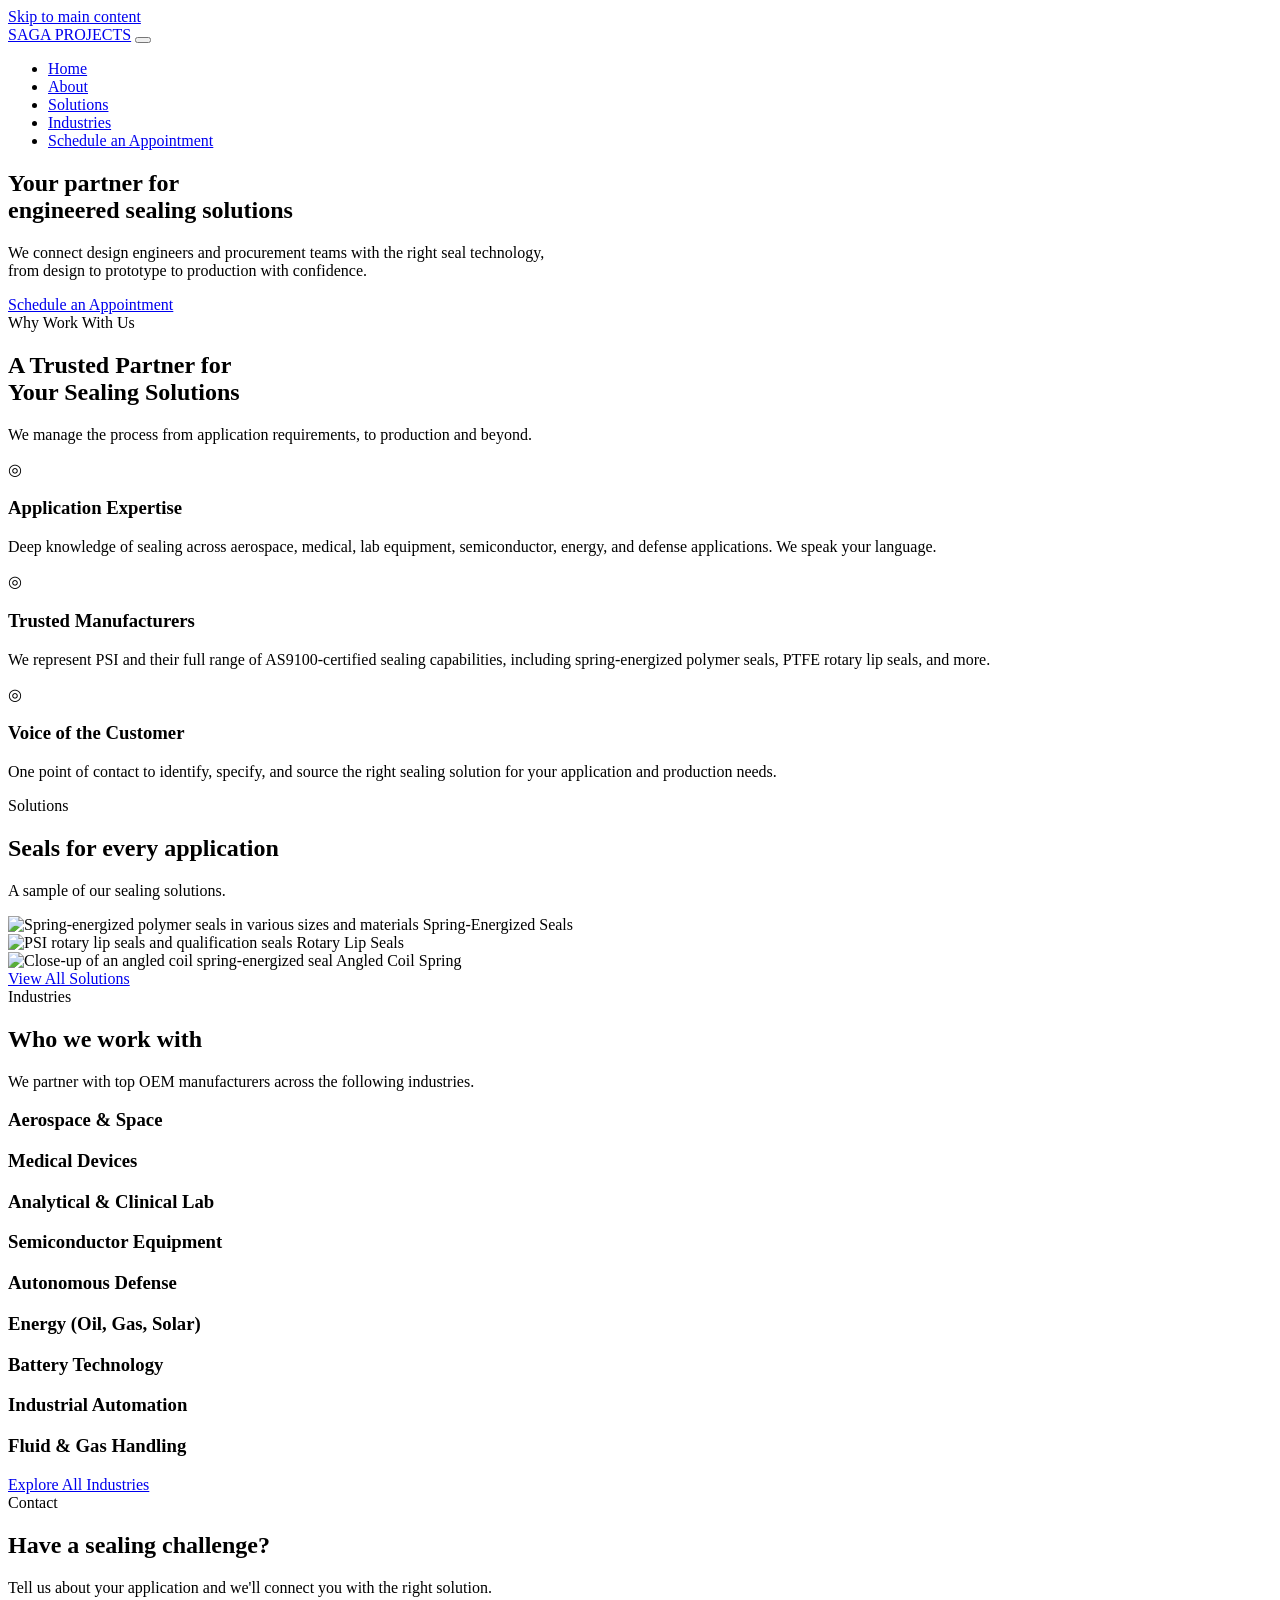
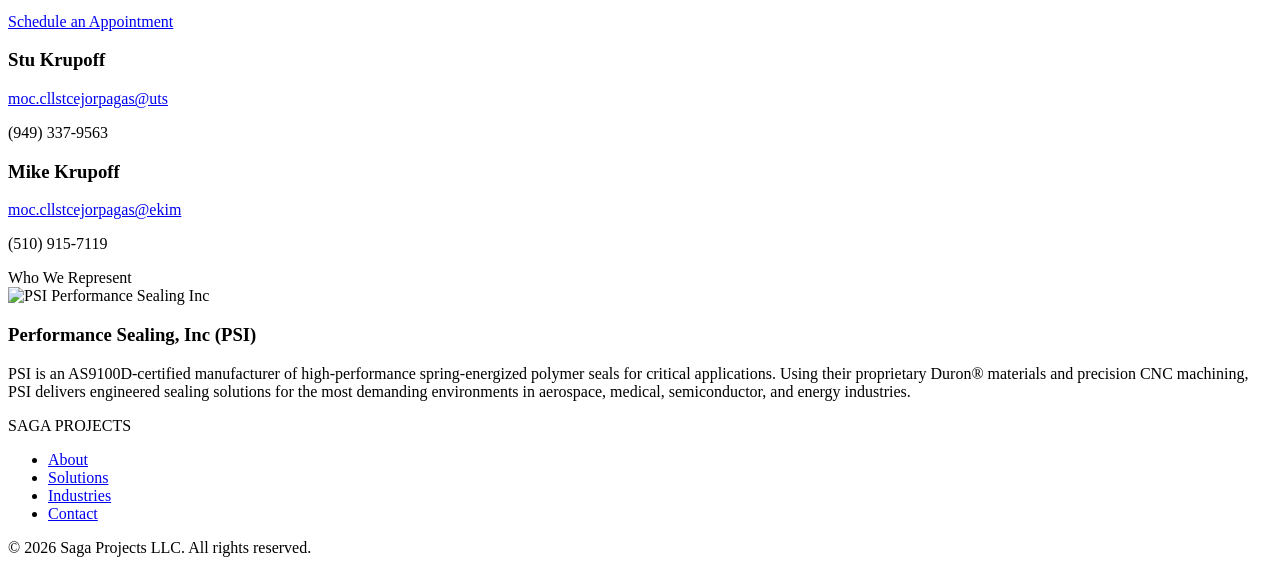
==== index.html @ 045ca849 "Batch copy and UI updates across all pages - Home: Streamlined Sourcing → Voice of the Customer - Ho" ====
<!DOCTYPE html>
<html lang="en">
<head>
  <meta charset="UTF-8">
  <meta name="viewport" content="width=device-width, initial-scale=1.0">
  <title>Saga Projects - Engineered Sealing Solutions</title>
  <meta name="description" content="We connect design engineers and procurement teams with high-performance sealing solutions. Representing PSI for aerospace, medical, semiconductor, defense, and energy industries.">
  <link rel="icon" href="favicon.svg" type="image/svg+xml">
  <meta property="og:title" content="Saga Projects - Engineered Sealing Solutions">
  <meta property="og:description" content="Your partner for engineered sealing solutions. We connect engineers with the right seal technology for critical applications.">
  <meta property="og:type" content="website">
  <meta property="og:image" content="images/psi-logo.png">
  <meta http-equiv="Content-Security-Policy" content="default-src 'self'; style-src 'self' https://fonts.googleapis.com 'unsafe-inline'; font-src https://fonts.gstatic.com; img-src 'self' data:; form-action https://formspree.io; frame-ancestors 'none'; script-src 'self'">
  <link rel="preconnect" href="https://fonts.googleapis.com">
  <link rel="preconnect" href="https://fonts.gstatic.com" crossorigin>
  <link rel="stylesheet" href="https://fonts.googleapis.com/css2?family=Inter:wght@400;500;600;700;800&display=swap">
  <link rel="stylesheet" href="styles.css">
  <script type="application/ld+json">
  {
    "@context": "https://schema.org",
    "@type": "Organization",
    "name": "Saga Projects LLC",
    "description": "Manufacturer's representative connecting engineers with high-performance sealing solutions.",
    "url": "https://sagaprojectsllc.com",
    "logo": "https://sagaprojectsllc.com/favicon.svg",
    "contactPoint": [
      {
        "@type": "ContactPoint",
        "telephone": "+1-949-337-9563",
        "contactType": "sales",
        "name": "Stu Krupoff"
      },
      {
        "@type": "ContactPoint",
        "telephone": "+1-510-915-7119",
        "contactType": "sales",
        "name": "Mike Krupoff"
      }
    ],
    "areaServed": "US",
    "knowsAbout": ["sealing solutions", "O-rings", "spring-energized seals", "aerospace seals", "medical device seals", "semiconductor seals"]
  }
  </script>
</head>
<body>
  <a href="#main" class="skip-link">Skip to main content</a>
  <nav role="navigation" aria-label="Main navigation">
    <a href="index.html" class="logo">SAGA PROJECTS</a>
    <button class="nav__toggle" aria-label="Toggle menu" aria-expanded="false">
      <span class="nav__toggle-bar"></span>
      <span class="nav__toggle-bar"></span>
      <span class="nav__toggle-bar"></span>
    </button>
    <ul class="nav__menu">
      <li><a href="index.html" class="active" aria-current="page">Home</a></li>
      <li><a href="about.html">About</a></li>
      <li><a href="products.html">Solutions</a></li>
      <li><a href="industries.html">Industries</a></li>
      <li><a href="contact.html">Schedule an Appointment</a></li>
    </ul>
  </nav>

  <main id="main">
    <!-- Hero -->
    <section class="hero">
      <div class="hero__inner">
        <h1><span class="accent">Your partner for</span><br>engineered sealing solutions</h1>
        <p>We connect design engineers and procurement teams with the right seal technology,<br>from design to prototype to production with confidence.</p>
        <a href="contact.html" class="btn btn--primary" target="_blank" rel="noopener noreferrer">Schedule an Appointment</a>
      </div>
    </section>

    <!-- Why Work With Us -->
    <section class="section section--alt">
      <div class="section__inner">
        <span class="section__label">Why Work With Us</span>
        <h2 class="section__title">A Trusted Partner for<br>Your Sealing Solutions</h2>
        <p class="section__subtitle">We manage the process from application requirements, to production and beyond.</p>
        <div class="card-grid">
          <div class="card">
            <div class="card__icon">&#9678;</div>
            <h3>Application Expertise</h3>
            <p>Deep knowledge of sealing across aerospace, medical, lab equipment, semiconductor, energy, and defense applications. We speak your language.</p>
          </div>
          <div class="card">
            <div class="card__icon">&#9678;</div>
            <h3>Trusted Manufacturers</h3>
            <p>We represent PSI and their full range of AS9100-certified sealing capabilities, including spring-energized polymer seals, PTFE rotary lip seals, and more.</p>
          </div>
          <div class="card">
            <div class="card__icon">&#9678;</div>
            <h3>Voice of the Customer</h3>
            <p>One point of contact to identify, specify, and source the right sealing solution for your application and production needs.</p>
          </div>
        </div>
      </div>
    </section>

    <!-- Gallery Teaser -->
    <section class="section">
      <div class="section__inner">
        <span class="section__label">Solutions</span>
        <h2 class="section__title">Seals for every application</h2>
        <p class="section__subtitle">A sample of our sealing solutions.</p>
        <div class="gallery">
          <div class="gallery__item">
            <img src="images/seal-collection.png" alt="Spring-energized polymer seals in various sizes and materials" class="gallery__img">
            <span class="gallery__label">Spring-Energized Seals</span>
          </div>
          <div class="gallery__item">
            <img src="images/rotary-seals.png" alt="PSI rotary lip seals and qualification seals" class="gallery__img">
            <span class="gallery__label">Rotary Lip Seals</span>
          </div>
          <div class="gallery__item">
            <img src="images/spring-seal.png" alt="Close-up of an angled coil spring-energized seal" class="gallery__img">
            <span class="gallery__label">Angled Coil Spring</span>
          </div>
        </div>
        <div class="section__cta">
          <a href="products.html" class="btn btn--outline" target="_blank" rel="noopener noreferrer">View All Solutions</a>
        </div>
      </div>
    </section>

    <!-- Industries Preview -->
    <section class="section section--alt">
      <div class="section__inner">
        <span class="section__label">Industries</span>
        <h2 class="section__title">Who we work with</h2>
        <p class="section__subtitle">We partner with top OEM manufacturers across the following industries.</p>
        <div class="card-grid card-grid--auto">
          <div class="card"><h3>Aerospace &amp; Space</h3></div>
          <div class="card"><h3>Medical Devices</h3></div>
          <div class="card"><h3>Analytical &amp; Clinical Lab</h3></div>
          <div class="card"><h3>Semiconductor Equipment</h3></div>
          <div class="card"><h3>Autonomous Defense</h3></div>
          <div class="card"><h3>Energy (Oil, Gas, Solar)</h3></div>
          <div class="card"><h3>Battery Technology</h3></div>
          <div class="card"><h3>Industrial Automation</h3></div>
          <div class="card"><h3>Fluid &amp; Gas Handling</h3></div>
        </div>
        <div class="section__cta">
          <a href="industries.html" class="btn btn--outline" target="_blank" rel="noopener noreferrer">Explore All Industries</a>
        </div>
      </div>
    </section>

    <!-- Contact -->
    <section class="section contact-section">
      <div class="section__inner">
        <span class="section__label">Contact</span>
        <h2 class="section__title">Have a sealing challenge?</h2>
        <p class="section__subtitle">Tell us about your application and we'll connect you with the right solution.</p>
        <a href="contact.html" class="btn btn--primary" target="_blank" rel="noopener noreferrer">Schedule an Appointment</a>
        <div class="contact-info">
          <div class="contact-info__item">
            <h3>Stu Krupoff</h3>
            <p><a href="mailto:stu@sagaprojectsllc.com" class="email-link"><span class="email" aria-label="stu at sagaprojectsllc dot com">moc.cllstcejorpagas@uts</span></a></p>
            <p>(949) 337-9563</p>
          </div>
          <div class="contact-info__item">
            <h3>Mike Krupoff</h3>
            <p><a href="mailto:mike@sagaprojectsllc.com" class="email-link"><span class="email" aria-label="mike at sagaprojectsllc dot com">moc.cllstcejorpagas@ekim</span></a></p>
            <p>(510) 915-7119</p>
          </div>
        </div>
      </div>
    </section>

    <!-- Partner Spotlight -->
    <section class="section section--alt">
      <div class="section__inner">
        <span class="section__label">Who We Represent</span>
        <div class="partner">
          <div class="partner__logo"><img src="images/psi-logo.png" alt="PSI Performance Sealing Inc"></div>
          <div class="partner__info">
            <h3>Performance Sealing, Inc (PSI)</h3>
            <p>PSI is an AS9100D-certified manufacturer of high-performance spring-energized polymer seals for critical applications. Using their proprietary Duron® materials and precision CNC machining, PSI delivers engineered sealing solutions for the most demanding environments in aerospace, medical, semiconductor, and energy industries.</p>
          </div>
        </div>
      </div>
    </section>
  </main>

  <footer role="contentinfo">
    <div class="footer__inner">
      <span class="footer__logo">SAGA PROJECTS</span>
      <ul class="footer__links">
        <li><a href="about.html">About</a></li>
        <li><a href="products.html">Solutions</a></li>
        <li><a href="industries.html">Industries</a></li>
        <li><a href="contact.html">Contact</a></li>
      </ul>
      <span class="footer__copy">&copy; 2026 Saga Projects LLC. All rights reserved.</span>
    </div>
  </footer>
  <script src="menu.js"></script>
</body>
</html>
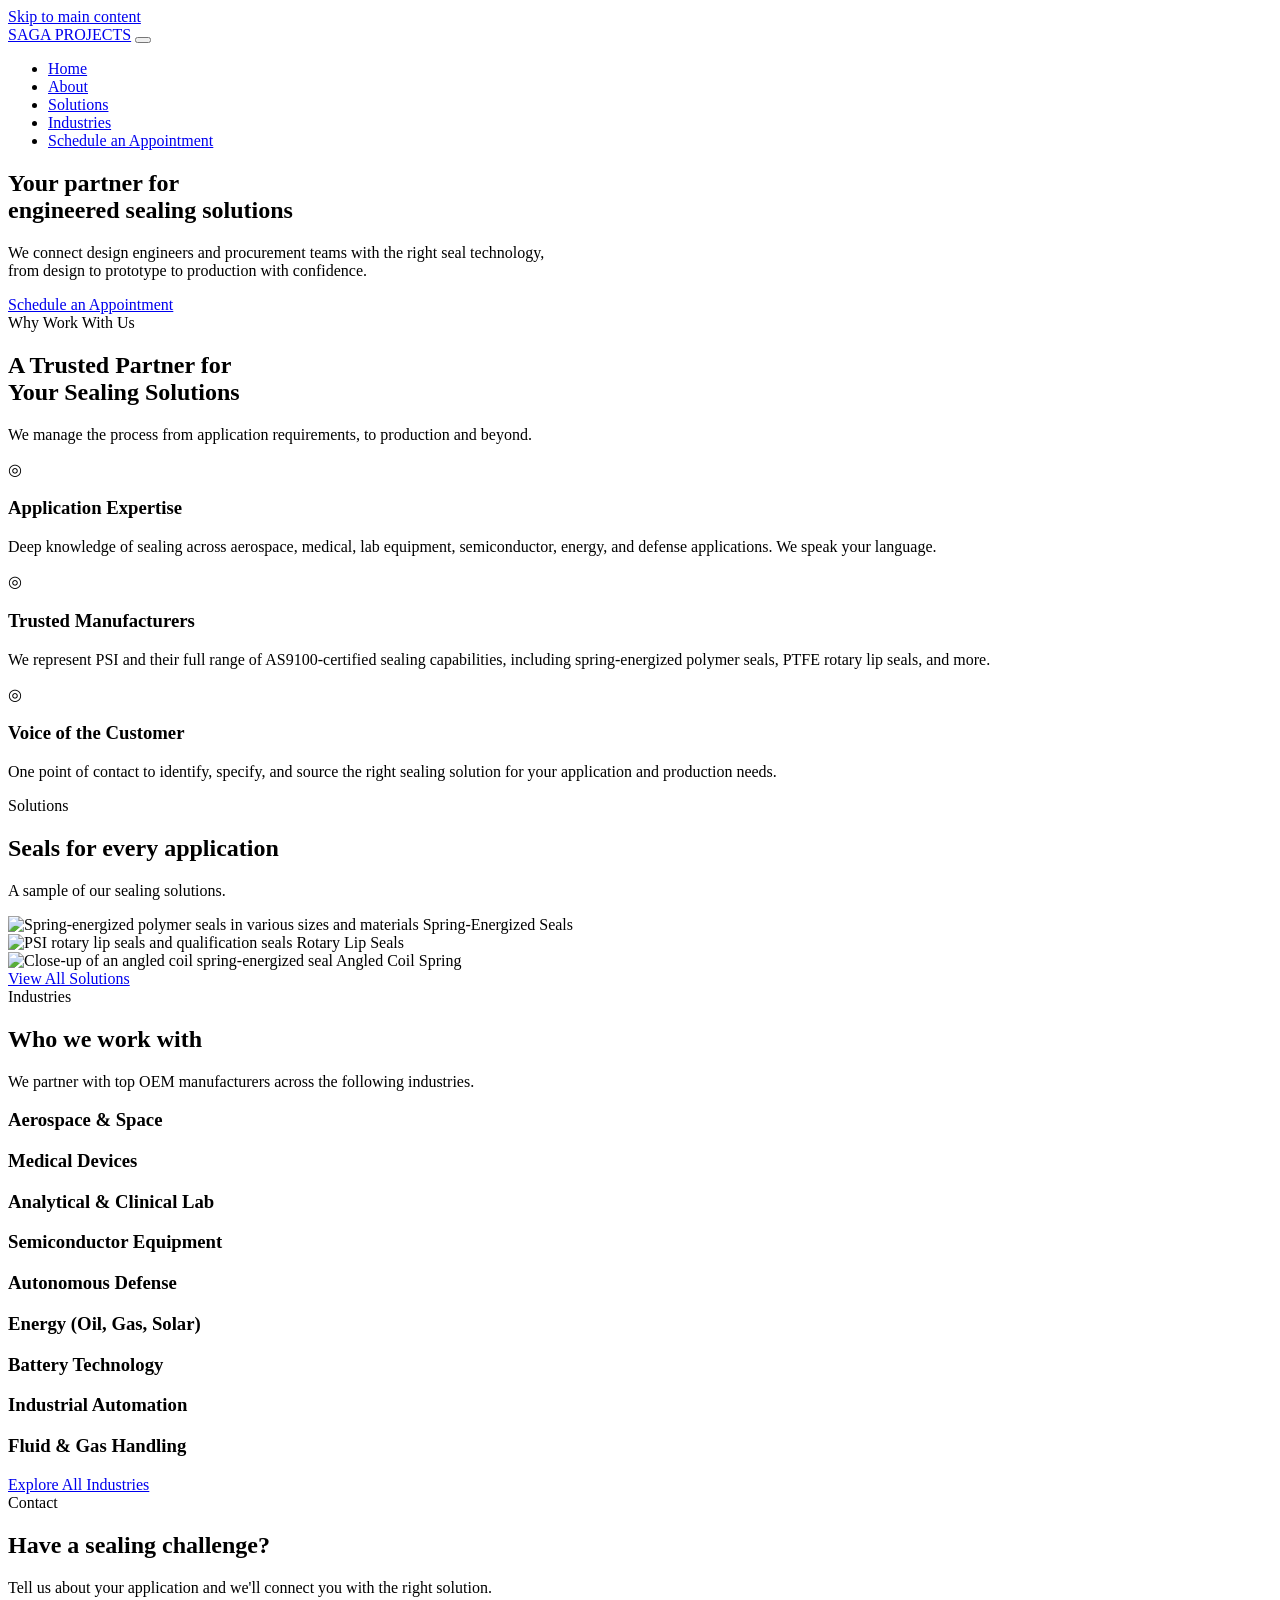
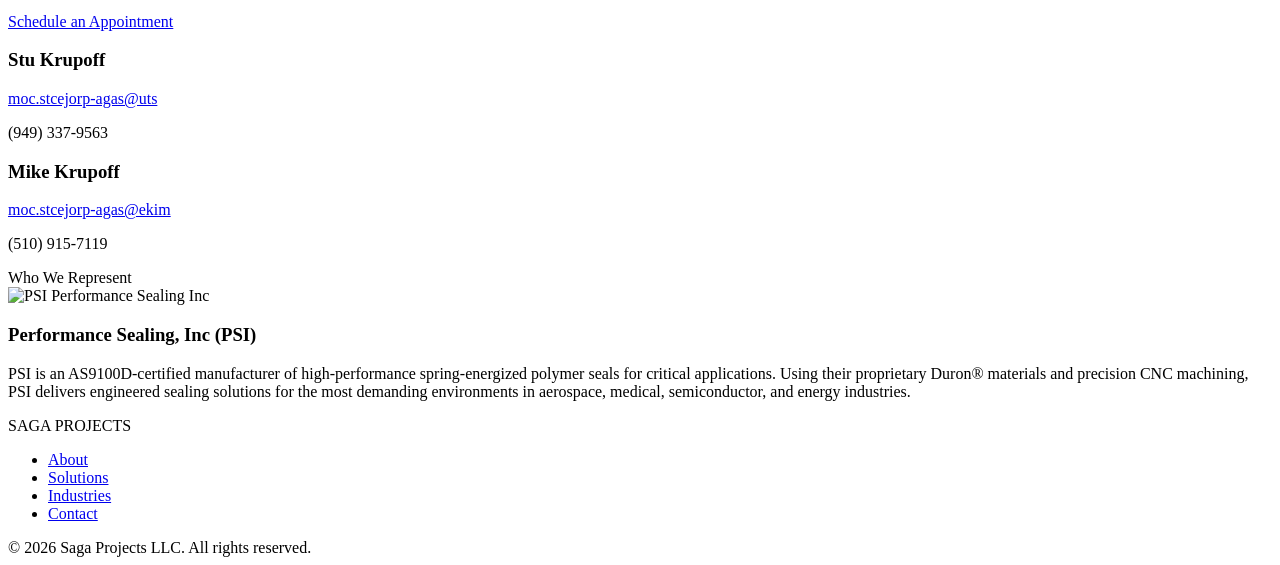
==== commit 2d6e0df6: "Update all email addresses to @saga-projects.com Co-Authored-By: Claude Sonnet 4.6 <noreply@anthropi" ====
--- a/index.html
+++ b/index.html
@@ -21,8 +21,8 @@
     "@type": "Organization",
     "name": "Saga Projects LLC",
     "description": "Manufacturer's representative connecting engineers with high-performance sealing solutions.",
-    "url": "https://sagaprojectsllc.com",
-    "logo": "https://sagaprojectsllc.com/favicon.svg",
+    "url": "https://saga-projects.com",
+    "logo": "https://saga-projects.com/favicon.svg",
     "contactPoint": [
       {
         "@type": "ContactPoint",
@@ -155,12 +155,12 @@
         <div class="contact-info">
           <div class="contact-info__item">
             <h3>Stu Krupoff</h3>
-            <p><a href="mailto:stu@sagaprojectsllc.com" class="email-link"><span class="email" aria-label="stu at sagaprojectsllc dot com">moc.cllstcejorpagas@uts</span></a></p>
+            <p><a href="mailto:stu@saga-projects.com" class="email-link"><span class="email" aria-label="stu at saga-projects dot com">moc.stcejorp-agas@uts</span></a></p>
             <p>(949) 337-9563</p>
           </div>
           <div class="contact-info__item">
             <h3>Mike Krupoff</h3>
-            <p><a href="mailto:mike@sagaprojectsllc.com" class="email-link"><span class="email" aria-label="mike at sagaprojectsllc dot com">moc.cllstcejorpagas@ekim</span></a></p>
+            <p><a href="mailto:mike@saga-projects.com" class="email-link"><span class="email" aria-label="mike at saga-projects dot com">moc.stcejorp-agas@ekim</span></a></p>
             <p>(510) 915-7119</p>
           </div>
         </div>
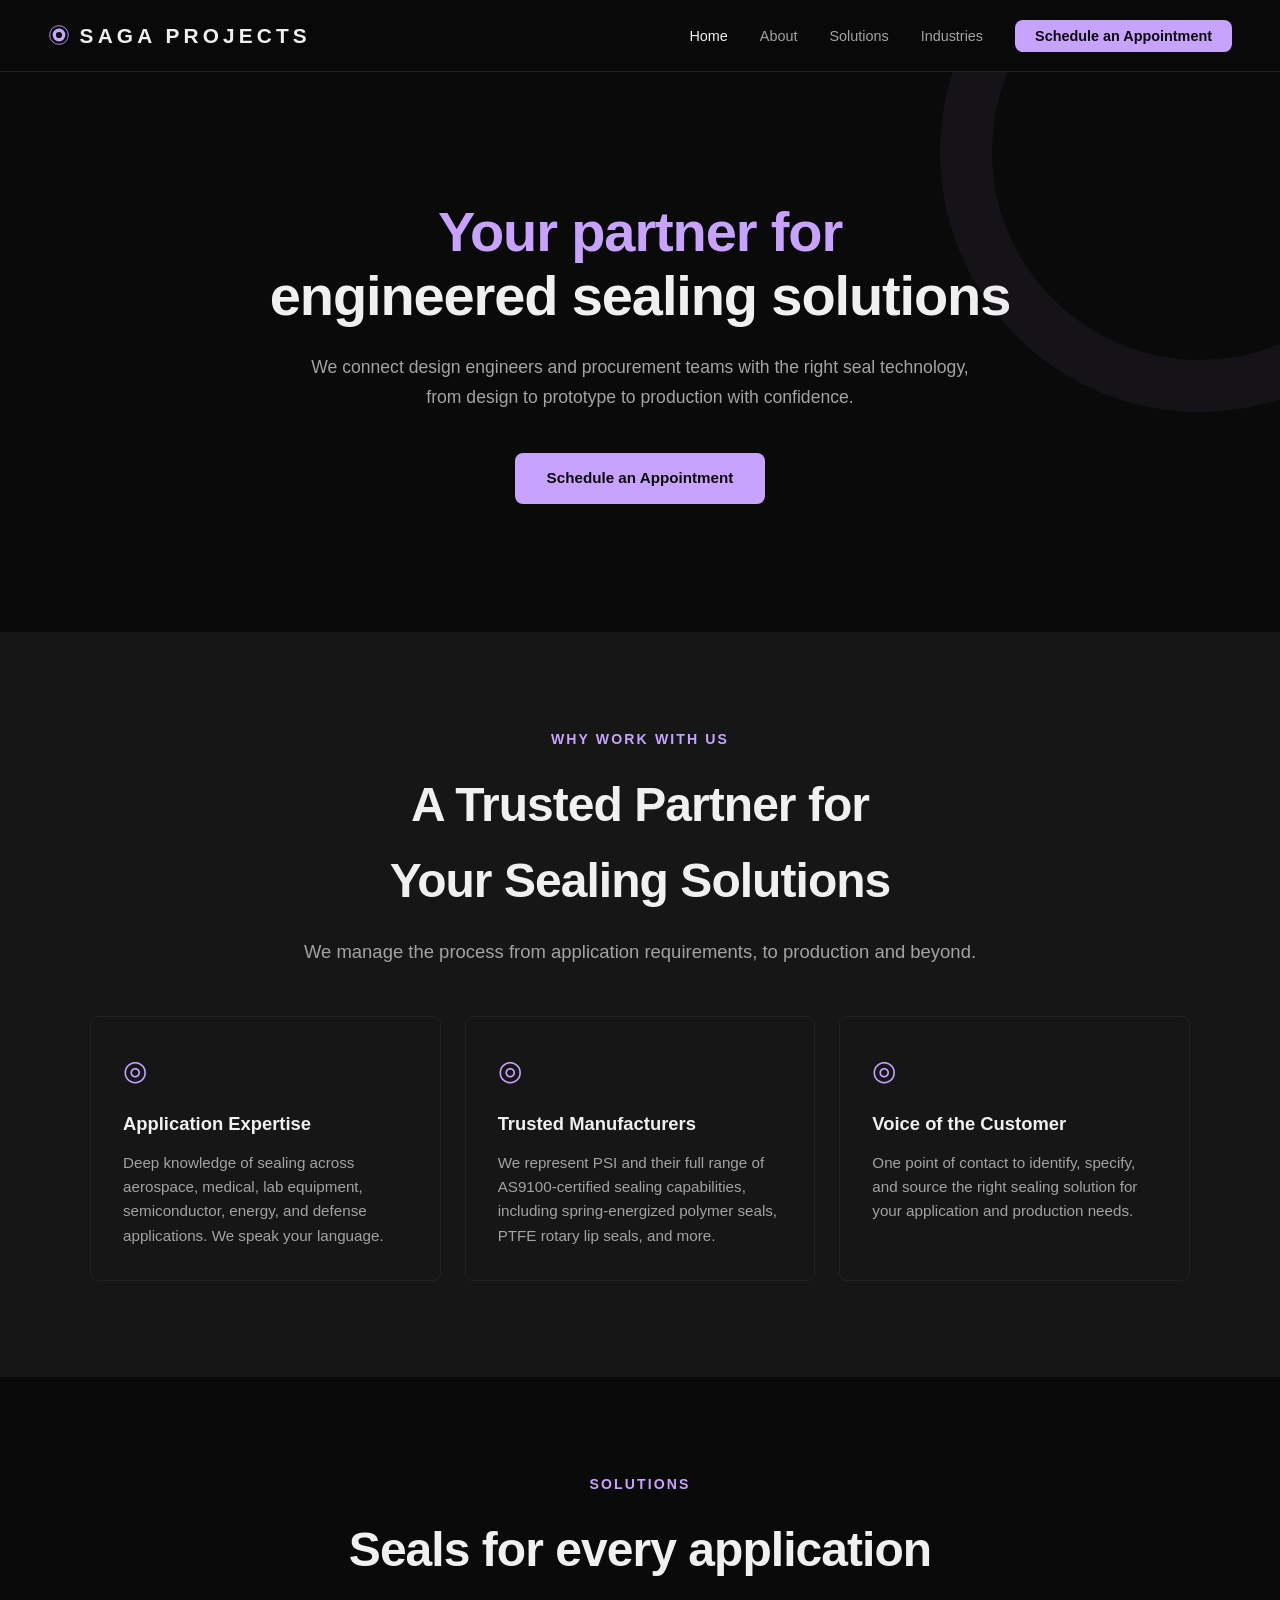
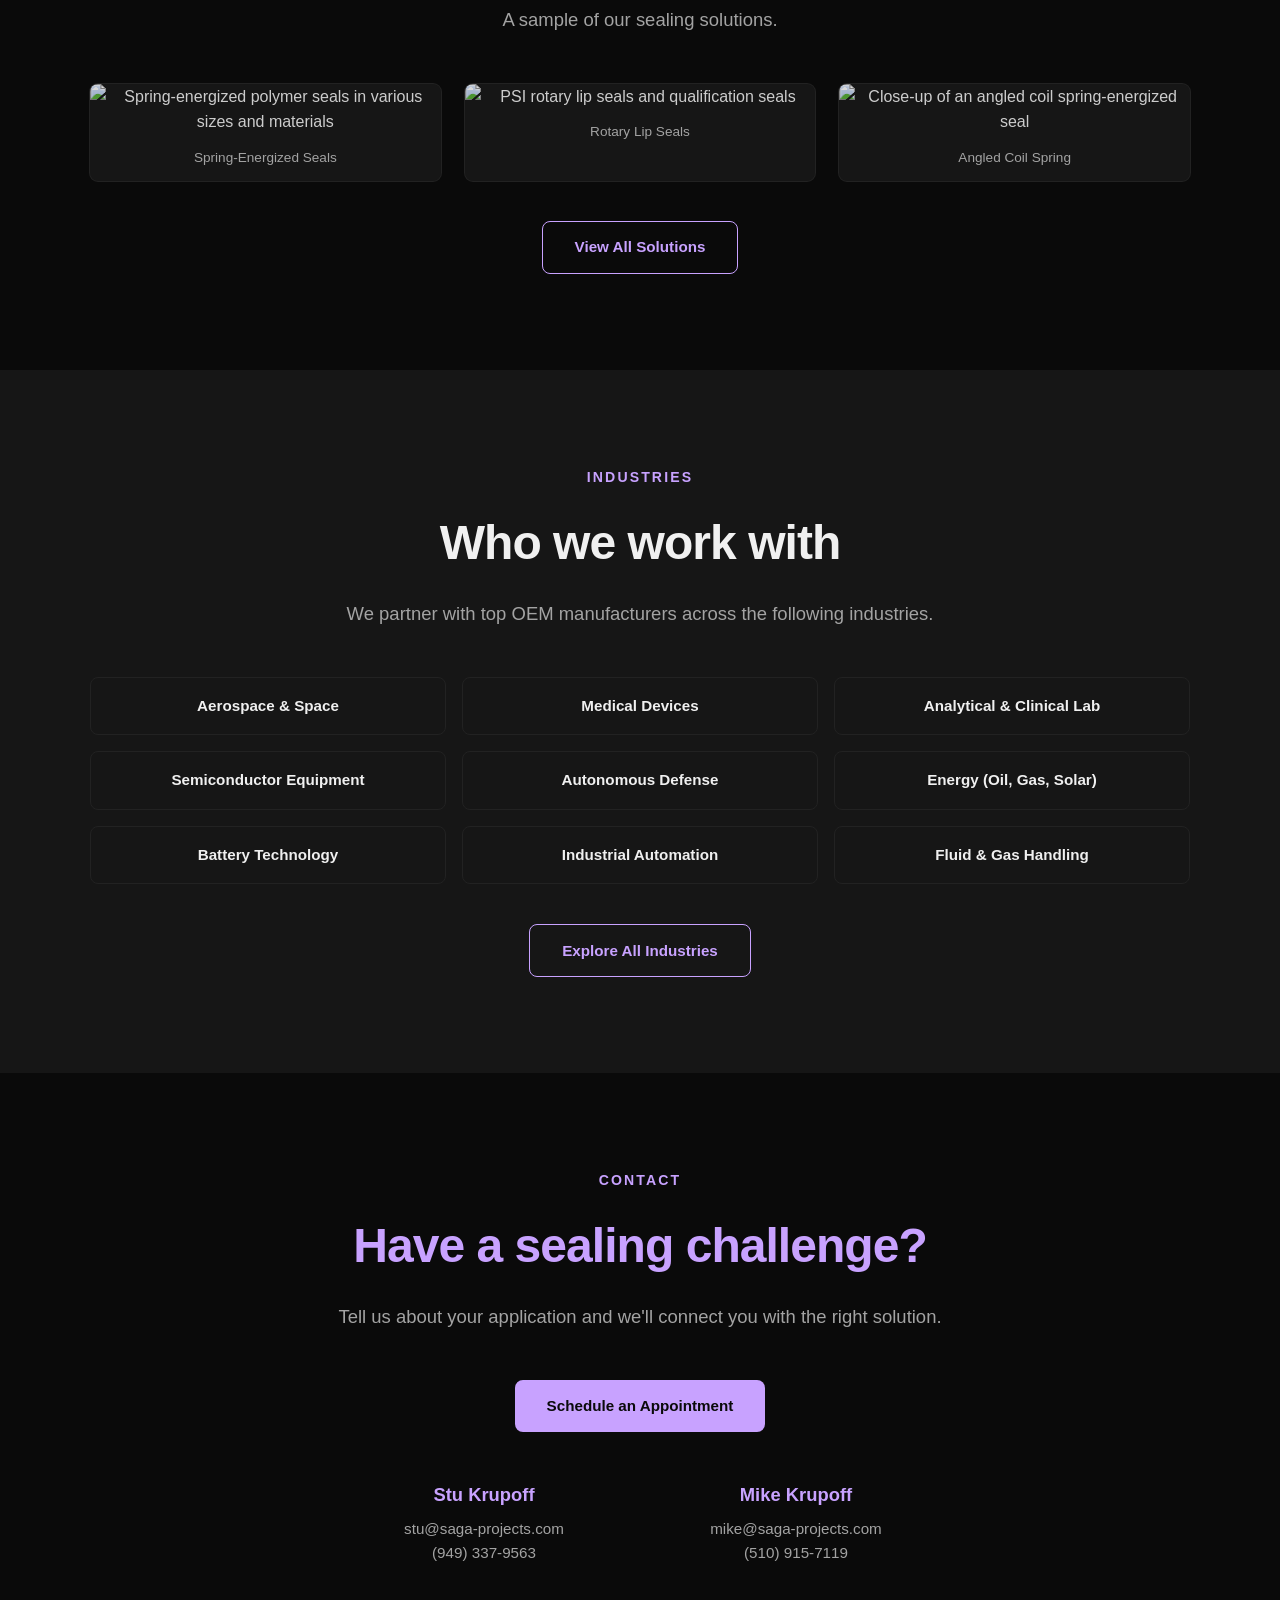
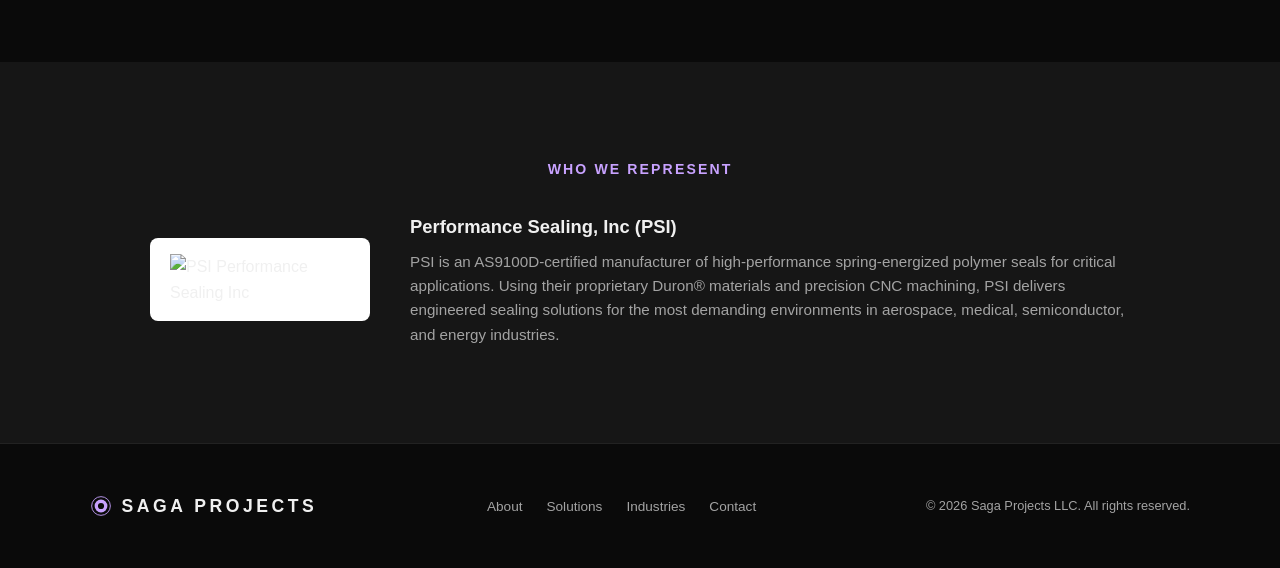
==== commit 23bbe72b: "Add donut ring logo mark and hero decorative ring from flyer design - New favicon: concentric ring d" ====
--- a/index.html
+++ b/index.html
@@ -45,7 +45,7 @@
 <body>
   <a href="#main" class="skip-link">Skip to main content</a>
   <nav role="navigation" aria-label="Main navigation">
-    <a href="index.html" class="logo">SAGA PROJECTS</a>
+    <a href="index.html" class="logo"><svg class="logo__mark" xmlns="http://www.w3.org/2000/svg" viewBox="0 0 20 20" aria-hidden="true"><circle cx="10" cy="10" r="8.5" fill="none" stroke="currentColor" stroke-width="0.8"/><circle cx="10" cy="10" r="5.8" fill="currentColor"/><circle cx="10" cy="10" r="2.8" fill="#0a0a0a"/></svg>SAGA PROJECTS</a>
     <button class="nav__toggle" aria-label="Toggle menu" aria-expanded="false">
       <span class="nav__toggle-bar"></span>
       <span class="nav__toggle-bar"></span>
@@ -184,7 +184,7 @@
 
   <footer role="contentinfo">
     <div class="footer__inner">
-      <span class="footer__logo">SAGA PROJECTS</span>
+      <span class="footer__logo"><svg class="logo__mark" xmlns="http://www.w3.org/2000/svg" viewBox="0 0 20 20" aria-hidden="true"><circle cx="10" cy="10" r="8.5" fill="none" stroke="currentColor" stroke-width="0.8"/><circle cx="10" cy="10" r="5.8" fill="currentColor"/><circle cx="10" cy="10" r="2.8" fill="#0a0a0a"/></svg>SAGA PROJECTS</span>
       <ul class="footer__links">
         <li><a href="about.html">About</a></li>
         <li><a href="products.html">Solutions</a></li>
--- a/styles.css
+++ b/styles.css
@@ -0,0 +1,913 @@
+/* Google Fonts loaded via <link> tags in HTML <head> for better performance */
+
+/* ── Reset ─────────────────────────────────────────── */
+*, *::before, *::after {
+  margin: 0;
+  padding: 0;
+  box-sizing: border-box;
+}
+
+/* ── Tokens ────────────────────────────────────────── */
+:root {
+  --bg:          #0a0a0a;
+  --surface:     #161616;
+  --border:      #222;
+  --text:        #f0f0f0;
+  --text-muted:  #a3a3a3;
+  --accent:      #c8a2ff;
+  --accent-hover:#dbbfff;
+  --radius:      8px;
+  --max-w:       1100px;
+  --nav-h:       72px;
+}
+
+/* ── Base ──────────────────────────────────────────── */
+html { scroll-behavior: smooth; }
+
+body {
+  font-family: 'Inter', -apple-system, BlinkMacSystemFont, sans-serif;
+  background: var(--bg);
+  color: var(--text);
+  line-height: 1.6;
+  min-height: 100vh;
+  display: flex;
+  flex-direction: column;
+  -webkit-font-smoothing: antialiased;
+}
+
+a { color: inherit; text-decoration: none; }
+
+/* ── Focus States (a11y) ──────────────────────────── */
+a:focus-visible,
+.btn:focus-visible,
+.nav__toggle:focus-visible {
+  outline: 2px solid var(--accent);
+  outline-offset: 3px;
+  border-radius: 2px;
+}
+
+.form__input:focus-visible,
+.form__select:focus-visible,
+.form__textarea:focus-visible {
+  outline: none;
+  border-color: var(--accent);
+  box-shadow: 0 0 0 2px rgba(200, 162, 255, 0.25);
+}
+
+/* ── Skip Link (a11y) ─────────────────────────────── */
+.skip-link {
+  position: absolute;
+  top: -100%;
+  left: 1rem;
+  background: var(--accent);
+  color: var(--bg);
+  padding: 0.75rem 1.5rem;
+  border-radius: var(--radius);
+  font-weight: 600;
+  z-index: 200;
+  transition: top 0.2s;
+}
+
+.skip-link:focus {
+  top: 1rem;
+}
+
+/* ── Email Obfuscation ────────────────────────────── */
+.email {
+  unicode-bidi: bidi-override;
+  direction: rtl;
+  white-space: nowrap;
+}
+
+.email-link {
+  color: var(--text-muted);
+  transition: color 0.2s;
+}
+
+.email-link:hover {
+  color: var(--accent);
+}
+
+/* ── Nav ───────────────────────────────────────────── */
+nav {
+  position: sticky;
+  top: 0;
+  z-index: 100;
+  background: rgba(10, 10, 10, 0.85);
+  backdrop-filter: blur(12px);
+  -webkit-backdrop-filter: blur(12px);
+  border-bottom: 1px solid var(--border);
+  height: var(--nav-h);
+  display: flex;
+  align-items: center;
+  padding: 0 3rem;
+}
+
+nav .logo {
+  display: flex;
+  align-items: center;
+  gap: 0.6rem;
+  font-size: 1.3rem;
+  font-weight: 800;
+  letter-spacing: 0.2em;
+  color: var(--text);
+}
+
+.logo__mark {
+  width: 22px;
+  height: 22px;
+  flex-shrink: 0;
+  color: var(--accent);
+}
+
+nav ul {
+  list-style: none;
+  display: flex;
+  gap: 2rem;
+  margin-left: auto;
+  align-items: center;
+}
+
+nav ul a {
+  font-size: 0.9rem;
+  font-weight: 500;
+  color: var(--text-muted);
+  transition: color 0.25s;
+}
+
+nav ul a:hover,
+nav ul a.active {
+  color: var(--text);
+}
+
+nav ul li:last-child a {
+  color: var(--bg);
+  background: var(--accent);
+  padding: 0.5rem 1.25rem;
+  border-radius: var(--radius);
+  font-weight: 600;
+  transition: background 0.25s;
+}
+
+nav ul li:last-child a:hover {
+  background: var(--accent-hover);
+}
+
+/* ── Hamburger Toggle ─────────────────────────────── */
+.nav__toggle {
+  display: none;
+  background: none;
+  border: none;
+  cursor: pointer;
+  padding: 0.5rem;
+  margin-left: auto;
+  z-index: 101;
+  flex-direction: column;
+  gap: 5px;
+}
+
+.nav__toggle-bar {
+  display: block;
+  width: 24px;
+  height: 2px;
+  background: var(--text);
+  border-radius: 2px;
+  transition: transform 0.3s, opacity 0.3s;
+}
+
+.nav__toggle[aria-expanded="true"] .nav__toggle-bar:nth-child(1) {
+  transform: translateY(7px) rotate(45deg);
+}
+
+.nav__toggle[aria-expanded="true"] .nav__toggle-bar:nth-child(2) {
+  opacity: 0;
+}
+
+.nav__toggle[aria-expanded="true"] .nav__toggle-bar:nth-child(3) {
+  transform: translateY(-7px) rotate(-45deg);
+}
+
+/* ── Main ──────────────────────────────────────────── */
+main { flex: 1; }
+
+/* ── Section ───────────────────────────────────────── */
+.section {
+  padding: 6rem 3rem;
+}
+
+.section--alt {
+  background: var(--surface);
+}
+
+.section__inner {
+  max-width: var(--max-w);
+  margin: 0 auto;
+  text-align: center;
+}
+
+/* ── Hero ──────────────────────────────────────────── */
+.hero {
+  padding: 8rem 3rem;
+  text-align: center;
+  position: relative;
+  overflow: hidden;
+}
+
+.hero::before {
+  content: '';
+  position: absolute;
+  top: -180px;
+  right: -180px;
+  width: 520px;
+  height: 520px;
+  border-radius: 50%;
+  border: 52px solid rgba(200, 162, 255, 0.06);
+  pointer-events: none;
+}
+
+.hero__inner {
+  max-width: 900px;
+  margin: 0 auto;
+}
+
+.hero h1 {
+  font-size: 3.5rem;
+  font-weight: 800;
+  line-height: 1.15;
+  letter-spacing: -0.02em;
+  margin-bottom: 1.5rem;
+}
+
+.hero h1 .accent {
+  color: var(--accent);
+}
+
+.hero p {
+  font-size: 1.1rem;
+  color: var(--text-muted);
+  max-width: 820px;
+  margin: 0 auto 2.5rem;
+  line-height: 1.7;
+}
+
+/* ── Buttons ───────────────────────────────────────── */
+.btn {
+  display: inline-block;
+  padding: 0.85rem 2rem;
+  border-radius: var(--radius);
+  font-size: 0.95rem;
+  font-weight: 600;
+  cursor: pointer;
+  border: none;
+  transition: background 0.25s, transform 0.15s;
+}
+
+.btn:hover {
+  transform: translateY(-1px);
+}
+
+.btn--primary {
+  background: var(--accent);
+  color: var(--bg);
+}
+
+.btn--primary:hover {
+  background: var(--accent-hover);
+}
+
+.btn--outline {
+  background: transparent;
+  color: var(--accent);
+  border: 1px solid var(--accent);
+}
+
+.btn--outline:hover {
+  background: rgba(200, 162, 255, 0.1);
+}
+
+.section__cta {
+  margin-top: 2.5rem;
+}
+
+/* ── Section Headings ──────────────────────────────── */
+.section__label {
+  display: block;
+  font-size: 0.88rem;
+  font-weight: 600;
+  text-transform: uppercase;
+  letter-spacing: 0.15em;
+  color: var(--accent);
+  margin-bottom: 1rem;
+}
+
+.section__title {
+  font-size: 3rem;
+  font-weight: 700;
+  letter-spacing: -0.02em;
+  margin-bottom: 1rem;
+}
+
+.section__subtitle {
+  font-size: 1.155rem;
+  color: var(--text-muted);
+  max-width: none;
+  line-height: 1.7;
+  margin-bottom: 3rem;
+  margin-left: auto;
+  margin-right: auto;
+}
+
+/* ── Card Grid ─────────────────────────────────────── */
+.card-grid {
+  display: grid;
+  grid-template-columns: repeat(3, 1fr);
+  gap: 1.5rem;
+}
+
+.card {
+  background: var(--surface);
+  border: 1px solid var(--border);
+  border-radius: var(--radius);
+  padding: 2rem;
+  text-align: left;
+  transition: border-color 0.25s, transform 0.2s;
+}
+
+.card:hover {
+  border-color: #333;
+  transform: translateY(-2px);
+}
+
+.card__icon {
+  font-size: 1.75rem;
+  margin-bottom: 1rem;
+  color: var(--accent);
+}
+
+.card h3 {
+  font-size: 1.15rem;
+  font-weight: 600;
+  margin-bottom: 0.75rem;
+}
+
+.card p {
+  font-size: 0.95rem;
+  color: var(--text-muted);
+  line-height: 1.6;
+}
+
+/* ── Product Cards (with images) ──────────────────── */
+.card-grid--products {
+  grid-template-columns: repeat(2, 1fr);
+}
+
+.card--product {
+  padding: 0;
+  overflow: hidden;
+}
+
+.card--product .card__body {
+  padding: 1.5rem 2rem 2rem;
+}
+
+.card__img {
+  width: 100%;
+  display: block;
+  filter: brightness(0.85);
+  transition: filter 0.3s;
+}
+
+.card--product:hover .card__img {
+  filter: brightness(0.95);
+}
+
+/* ── Application List Cards ──────────────────────── */
+.card--apps {
+  padding: 2rem;
+}
+
+.card--apps h3 {
+  color: var(--accent);
+  margin-bottom: 1rem;
+}
+
+.card--apps ul {
+  list-style: none;
+  text-align: left;
+}
+
+.card--apps ul li {
+  font-size: 0.95rem;
+  color: var(--text-muted);
+  line-height: 1.6;
+  padding: 0.3rem 0;
+  padding-left: 1.25rem;
+  position: relative;
+}
+
+.card--apps ul li::before {
+  content: "◎";
+  position: absolute;
+  left: 0;
+  color: var(--accent);
+  font-size: 0.6rem;
+  top: 0.55rem;
+}
+
+.card .link {
+  display: inline-block;
+  margin-top: 1.25rem;
+  font-size: 0.9rem;
+  font-weight: 500;
+  color: var(--accent);
+  transition: color 0.2s;
+}
+
+.card .link:hover {
+  color: var(--accent-hover);
+}
+
+/* ── CTA Banner ────────────────────────────────────── */
+.cta-banner {
+  text-align: center;
+}
+
+.cta-banner .section__title {
+  margin-bottom: 1.5rem;
+}
+
+/* ── Contact Section (combined CTA + Direct) ─────── */
+.contact-section .section__title {
+  color: var(--accent);
+}
+
+.contact-section .contact-info {
+  margin-top: 3rem;
+  text-align: center;
+  grid-template-columns: repeat(2, 1fr);
+  max-width: 600px;
+  margin-left: auto;
+  margin-right: auto;
+}
+
+.contact-section .contact-info__item h3 {
+  color: var(--accent);
+}
+
+/* ── Contact Info ──────────────────────────────────── */
+.contact-info {
+  display: grid;
+  grid-template-columns: repeat(3, 1fr);
+  gap: 1.5rem;
+}
+
+.contact-info__item h3 {
+  font-size: 1.15rem;
+  font-weight: 600;
+  margin-bottom: 0.5rem;
+}
+
+.contact-info__item p {
+  color: var(--text-muted);
+  font-size: 0.95rem;
+}
+
+/* ── Values / Features List ────────────────────────── */
+.values-grid {
+  display: grid;
+  grid-template-columns: repeat(2, 1fr);
+  gap: 1.5rem;
+}
+
+.values-grid .card {
+  display: flex;
+  gap: 1.25rem;
+  align-items: flex-start;
+}
+
+.values-grid .card__icon {
+  flex-shrink: 0;
+  margin-bottom: 0;
+}
+
+/* ── Auto-fill Card Grid (for 7 industries etc.) ──── */
+.card-grid--auto {
+  grid-template-columns: repeat(3, 1fr);
+  gap: 1rem;
+}
+
+.card-grid--auto .card {
+  padding: 1rem 1.25rem;
+  text-align: center;
+}
+
+.card-grid--auto .card h3 {
+  margin-bottom: 0;
+  white-space: nowrap;
+  font-size: 0.95rem;
+}
+
+/* ── Partner Spotlight ─────────────────────────────── */
+.partner {
+  display: flex;
+  align-items: center;
+  justify-content: center;
+  gap: 2.5rem;
+  text-align: left;
+  margin-top: 2rem;
+}
+
+.partner__logo {
+  flex-shrink: 0;
+  width: 220px;
+  background: #fff;
+  border-radius: var(--radius);
+  padding: 1rem 1.25rem;
+  display: flex;
+  align-items: center;
+  justify-content: center;
+}
+
+.partner__logo img {
+  max-width: 100%;
+  height: auto;
+}
+
+.partner__info h3 {
+  font-size: 1.15rem;
+  font-weight: 600;
+  margin-bottom: 0.5rem;
+}
+
+.partner__info p {
+  color: var(--text-muted);
+  font-size: 0.95rem;
+  line-height: 1.6;
+  max-width: 720px;
+}
+
+/* ── Photo Gallery ─────────────────────────────────── */
+.gallery {
+  display: grid;
+  grid-template-columns: repeat(3, 1fr);
+  gap: 1.5rem;
+}
+
+.gallery__item {
+  background: var(--surface);
+  border-radius: var(--radius);
+  display: flex;
+  flex-direction: column;
+  transition: box-shadow 0.25s;
+  overflow: hidden;
+  box-shadow: 0 0 0 1px var(--border);
+}
+
+.gallery__item:hover {
+  box-shadow: 0 0 0 1px #333;
+}
+
+.gallery__img {
+  width: 100%;
+  display: block;
+  object-fit: cover;
+  filter: brightness(0.85);
+  transition: filter 0.3s;
+}
+
+.gallery__item:hover .gallery__img {
+  filter: brightness(0.95);
+}
+
+.gallery__label {
+  font-size: 0.85rem;
+  font-weight: 500;
+  color: var(--text-muted);
+  text-align: center;
+  padding: 0.75rem 1rem;
+}
+
+/* ── Form ──────────────────────────────────────────── */
+.form {
+  max-width: 640px;
+  margin: 0 auto;
+  text-align: left;
+}
+
+.form__group {
+  margin-bottom: 1.5rem;
+}
+
+.form__label {
+  display: block;
+  font-size: 0.85rem;
+  font-weight: 600;
+  margin-bottom: 0.5rem;
+  color: var(--text);
+}
+
+.form__input,
+.form__select,
+.form__textarea {
+  width: 100%;
+  padding: 0.75rem 1rem;
+  background: var(--surface);
+  border: 1px solid var(--border);
+  border-radius: var(--radius);
+  color: var(--text);
+  font-family: inherit;
+  font-size: 0.95rem;
+  transition: border-color 0.2s;
+}
+
+.form__input:focus,
+.form__select:focus,
+.form__textarea:focus {
+  outline: none;
+  border-color: var(--accent);
+}
+
+.form__select {
+  appearance: none;
+  background-image: url("data:image/svg+xml,%3Csvg xmlns='http://www.w3.org/2000/svg' width='12' height='8'%3E%3Cpath d='M1 1l5 5 5-5' stroke='%23999' stroke-width='1.5' fill='none'/%3E%3C/svg%3E");
+  background-repeat: no-repeat;
+  background-position: right 1rem center;
+  padding-right: 2.5rem;
+}
+
+.form__textarea {
+  min-height: 120px;
+  resize: vertical;
+}
+
+.form__row {
+  display: grid;
+  grid-template-columns: 1fr 1fr;
+  gap: 1.5rem;
+}
+
+.form__file {
+  padding: 0.6rem 1rem;
+  cursor: pointer;
+}
+
+.form__file::file-selector-button {
+  background: var(--accent);
+  color: var(--bg);
+  border: none;
+  padding: 0.5rem 1rem;
+  border-radius: var(--radius);
+  font-family: inherit;
+  font-size: 0.85rem;
+  font-weight: 600;
+  cursor: pointer;
+  margin-right: 1rem;
+  transition: background 0.25s;
+}
+
+.form__file::file-selector-button:hover {
+  background: var(--accent-hover);
+}
+
+.form__privacy-note {
+  font-size: 0.8rem;
+  color: var(--text-muted);
+  margin-top: 1rem;
+}
+
+/* ── Scheduler Callout ────────────────────────────── */
+.scheduler-callout {
+  display: flex;
+  align-items: center;
+  gap: 1.25rem;
+  margin-top: 3rem;
+  padding: 1.5rem 2rem;
+  border: 1px solid var(--border);
+  border-radius: var(--radius);
+  background: var(--bg);
+}
+
+.scheduler-callout__icon {
+  font-size: 1.75rem;
+  flex-shrink: 0;
+}
+
+.scheduler-callout__text {
+  flex: 1;
+}
+
+.scheduler-callout__heading {
+  font-weight: 600;
+  font-size: 1rem;
+  color: var(--text);
+  margin-bottom: 0.2rem;
+}
+
+.scheduler-callout__sub {
+  font-size: 0.875rem;
+  color: var(--text-muted);
+}
+
+.scheduler-callout .btn {
+  flex-shrink: 0;
+  white-space: nowrap;
+}
+
+/* ── Footer ────────────────────────────────────────── */
+footer {
+  border-top: 1px solid var(--border);
+  padding: 3rem;
+}
+
+.footer__inner {
+  max-width: var(--max-w);
+  margin: 0 auto;
+  display: flex;
+  align-items: center;
+  justify-content: space-between;
+}
+
+.footer__logo {
+  display: flex;
+  align-items: center;
+  gap: 0.6rem;
+  font-size: 1.1rem;
+  font-weight: 800;
+  letter-spacing: 0.2em;
+}
+
+.footer__links {
+  display: flex;
+  gap: 1.5rem;
+  list-style: none;
+}
+
+.footer__links a {
+  font-size: 0.85rem;
+  color: var(--text-muted);
+  transition: color 0.2s;
+}
+
+.footer__links a:hover {
+  color: var(--text);
+}
+
+.footer__copy {
+  font-size: 0.8rem;
+  color: var(--text-muted);
+}
+
+/* ── Responsive ────────────────────────────────────── */
+@media (max-width: 768px) {
+  nav {
+    padding: 0 1.5rem;
+  }
+
+  .nav__toggle {
+    display: flex;
+  }
+
+  .nav__menu {
+    display: none;
+    position: fixed;
+    top: var(--nav-h);
+    left: 0;
+    width: 100%;
+    height: calc(100vh - var(--nav-h));
+    background: var(--bg);
+    flex-direction: column;
+    align-items: center;
+    justify-content: center;
+    gap: 2rem;
+    z-index: 99;
+    overflow-y: auto;
+  }
+
+  .nav__menu.is-open {
+    display: flex;
+  }
+
+  .nav__menu a {
+    font-size: 1.25rem;
+    color: var(--text);
+  }
+
+  nav ul li:last-child a {
+    display: block;
+    text-align: center;
+  }
+
+  .hero {
+    padding: 5rem 1.5rem;
+  }
+
+  .hero h1 {
+    font-size: 2.25rem;
+  }
+
+  .hero p {
+    font-size: 1rem;
+  }
+
+  .section {
+    padding: 4rem 1.5rem;
+  }
+
+  .section__title {
+    font-size: 2.5rem;
+  }
+
+  .card-grid,
+  .card-grid--products,
+  .contact-info,
+  .contact-section .contact-info,
+  .gallery {
+    grid-template-columns: 1fr;
+  }
+
+  .card-grid--auto {
+    grid-template-columns: 1fr 1fr;
+  }
+
+  .values-grid {
+    grid-template-columns: 1fr;
+  }
+
+  .partner {
+    flex-direction: column;
+    gap: 1.5rem;
+    text-align: center;
+  }
+
+  .form__row {
+    grid-template-columns: 1fr;
+  }
+
+  .scheduler-callout {
+    flex-direction: column;
+    text-align: center;
+    padding: 1.25rem;
+    gap: 1rem;
+  }
+
+  /* Touch targets */
+  .card .link,
+  .footer__links a,
+  nav ul a {
+    min-height: 44px;
+    display: inline-flex;
+    align-items: center;
+  }
+
+  footer {
+    padding: 2rem 1.5rem;
+  }
+
+  .footer__inner {
+    flex-direction: column;
+    gap: 1rem;
+    text-align: center;
+  }
+}
+
+@media (max-width: 480px) {
+  .hero h1 {
+    font-size: 1.85rem;
+  }
+
+  .section__title {
+    font-size: 1.75rem;
+  }
+
+  .section__subtitle {
+    font-size: 1.045rem;
+  }
+
+  .section__label {
+    font-size: 0.825rem;
+  }
+
+  .section {
+    padding: 3rem 1rem;
+  }
+
+  .hero {
+    padding: 3.5rem 1rem;
+  }
+
+  footer {
+    padding: 1.5rem 1rem;
+  }
+
+  .partner__logo {
+    width: 180px;
+  }
+
+  .card-grid--auto {
+    grid-template-columns: 1fr;
+  }
+
+  .card-grid--auto .card h3 {
+    white-space: normal;
+  }
+}
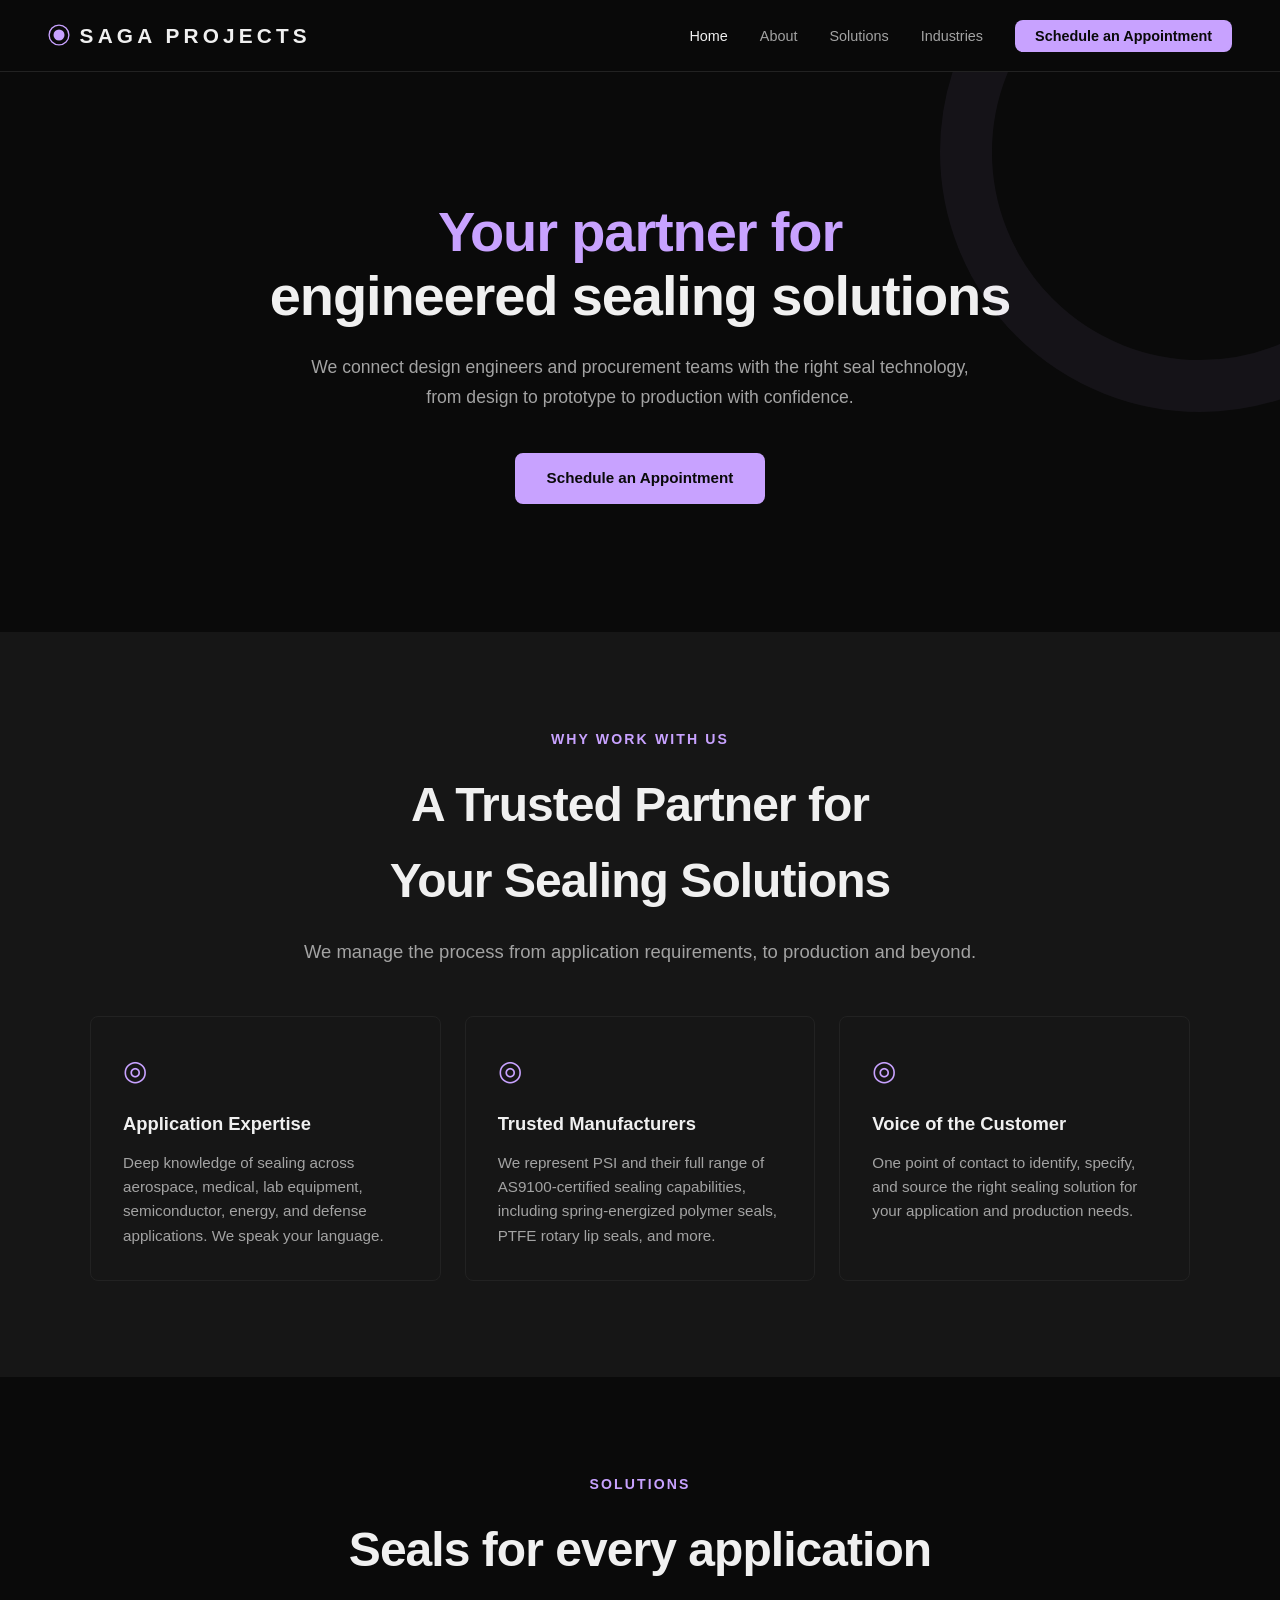
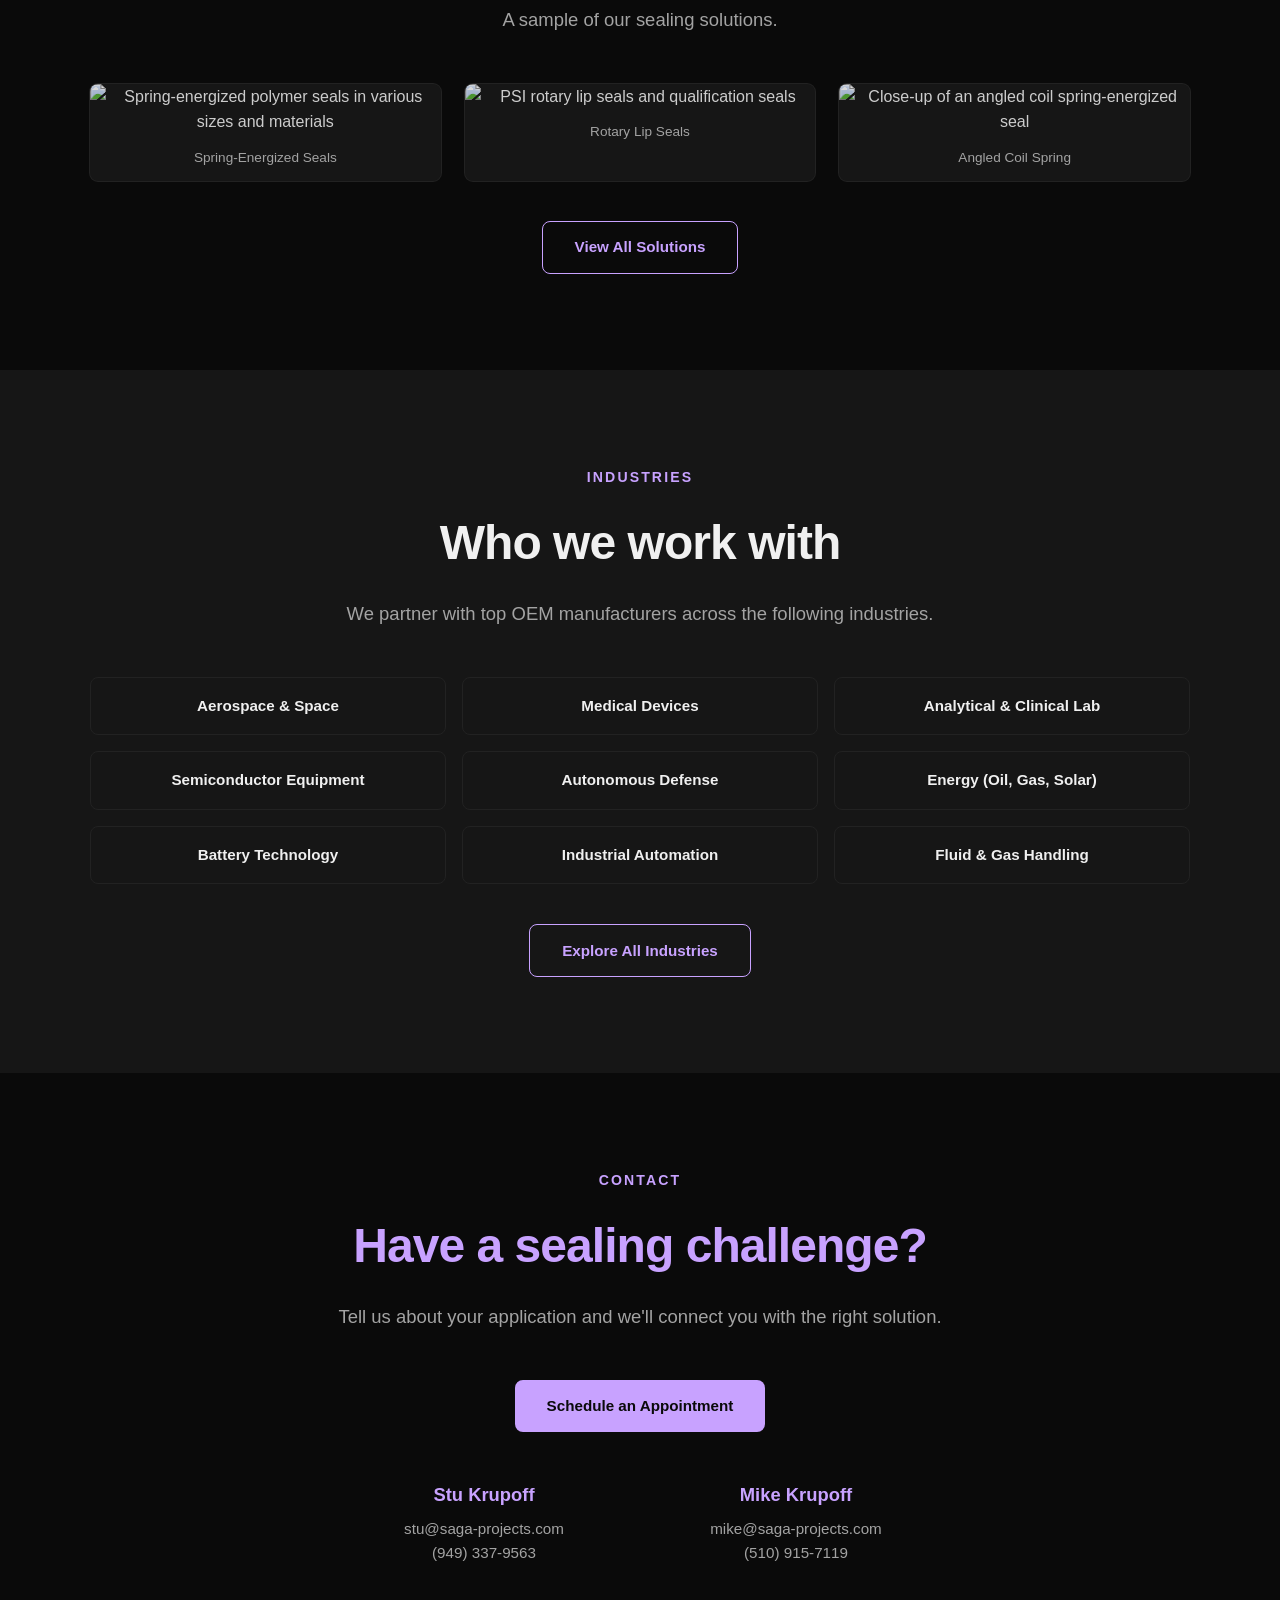
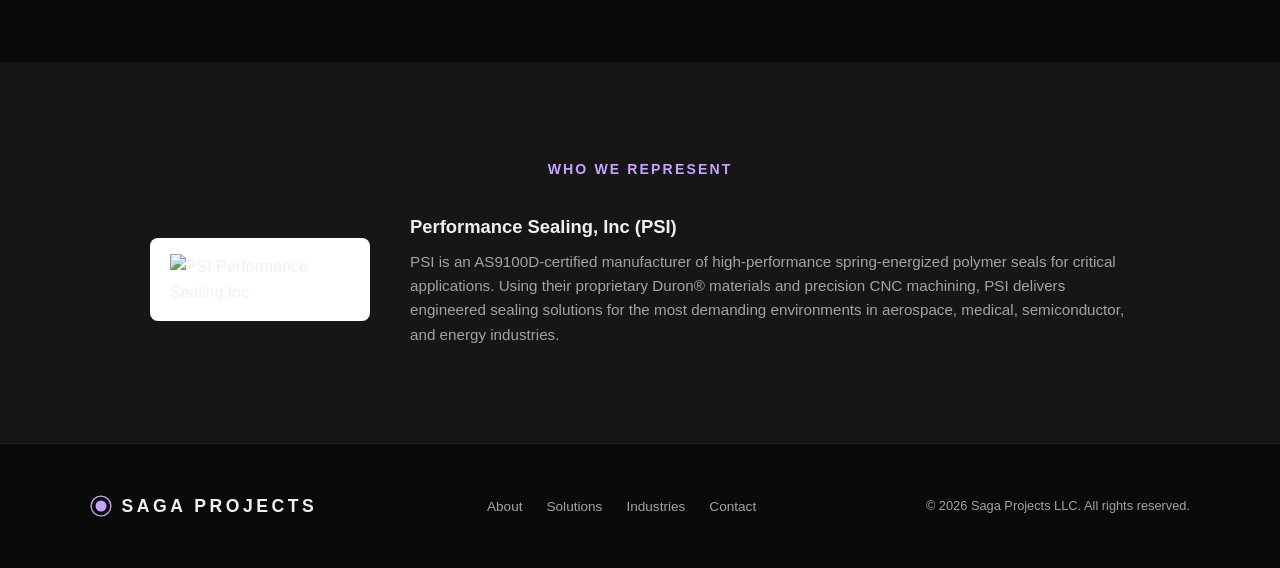
==== commit bd24c8f5: "Match logo mark to card bullet icon style (◎) Remove center hole from nav/footer SVG ring mark so it" ====
--- a/index.html
+++ b/index.html
@@ -45,7 +45,7 @@
 <body>
   <a href="#main" class="skip-link">Skip to main content</a>
   <nav role="navigation" aria-label="Main navigation">
-    <a href="index.html" class="logo"><svg class="logo__mark" xmlns="http://www.w3.org/2000/svg" viewBox="0 0 20 20" aria-hidden="true"><circle cx="10" cy="10" r="8.5" fill="none" stroke="currentColor" stroke-width="0.8"/><circle cx="10" cy="10" r="5.8" fill="currentColor"/><circle cx="10" cy="10" r="2.8" fill="#0a0a0a"/></svg>SAGA PROJECTS</a>
+    <a href="index.html" class="logo"><svg class="logo__mark" xmlns="http://www.w3.org/2000/svg" viewBox="0 0 20 20" aria-hidden="true"><circle cx="10" cy="10" r="9" fill="none" stroke="currentColor" stroke-width="1.2"/><circle cx="10" cy="10" r="5" fill="currentColor"/></svg>SAGA PROJECTS</a>
     <button class="nav__toggle" aria-label="Toggle menu" aria-expanded="false">
       <span class="nav__toggle-bar"></span>
       <span class="nav__toggle-bar"></span>
@@ -184,7 +184,7 @@
 
   <footer role="contentinfo">
     <div class="footer__inner">
-      <span class="footer__logo"><svg class="logo__mark" xmlns="http://www.w3.org/2000/svg" viewBox="0 0 20 20" aria-hidden="true"><circle cx="10" cy="10" r="8.5" fill="none" stroke="currentColor" stroke-width="0.8"/><circle cx="10" cy="10" r="5.8" fill="currentColor"/><circle cx="10" cy="10" r="2.8" fill="#0a0a0a"/></svg>SAGA PROJECTS</span>
+      <span class="footer__logo"><svg class="logo__mark" xmlns="http://www.w3.org/2000/svg" viewBox="0 0 20 20" aria-hidden="true"><circle cx="10" cy="10" r="9" fill="none" stroke="currentColor" stroke-width="1.2"/><circle cx="10" cy="10" r="5" fill="currentColor"/></svg>SAGA PROJECTS</span>
       <ul class="footer__links">
         <li><a href="about.html">About</a></li>
         <li><a href="products.html">Solutions</a></li>
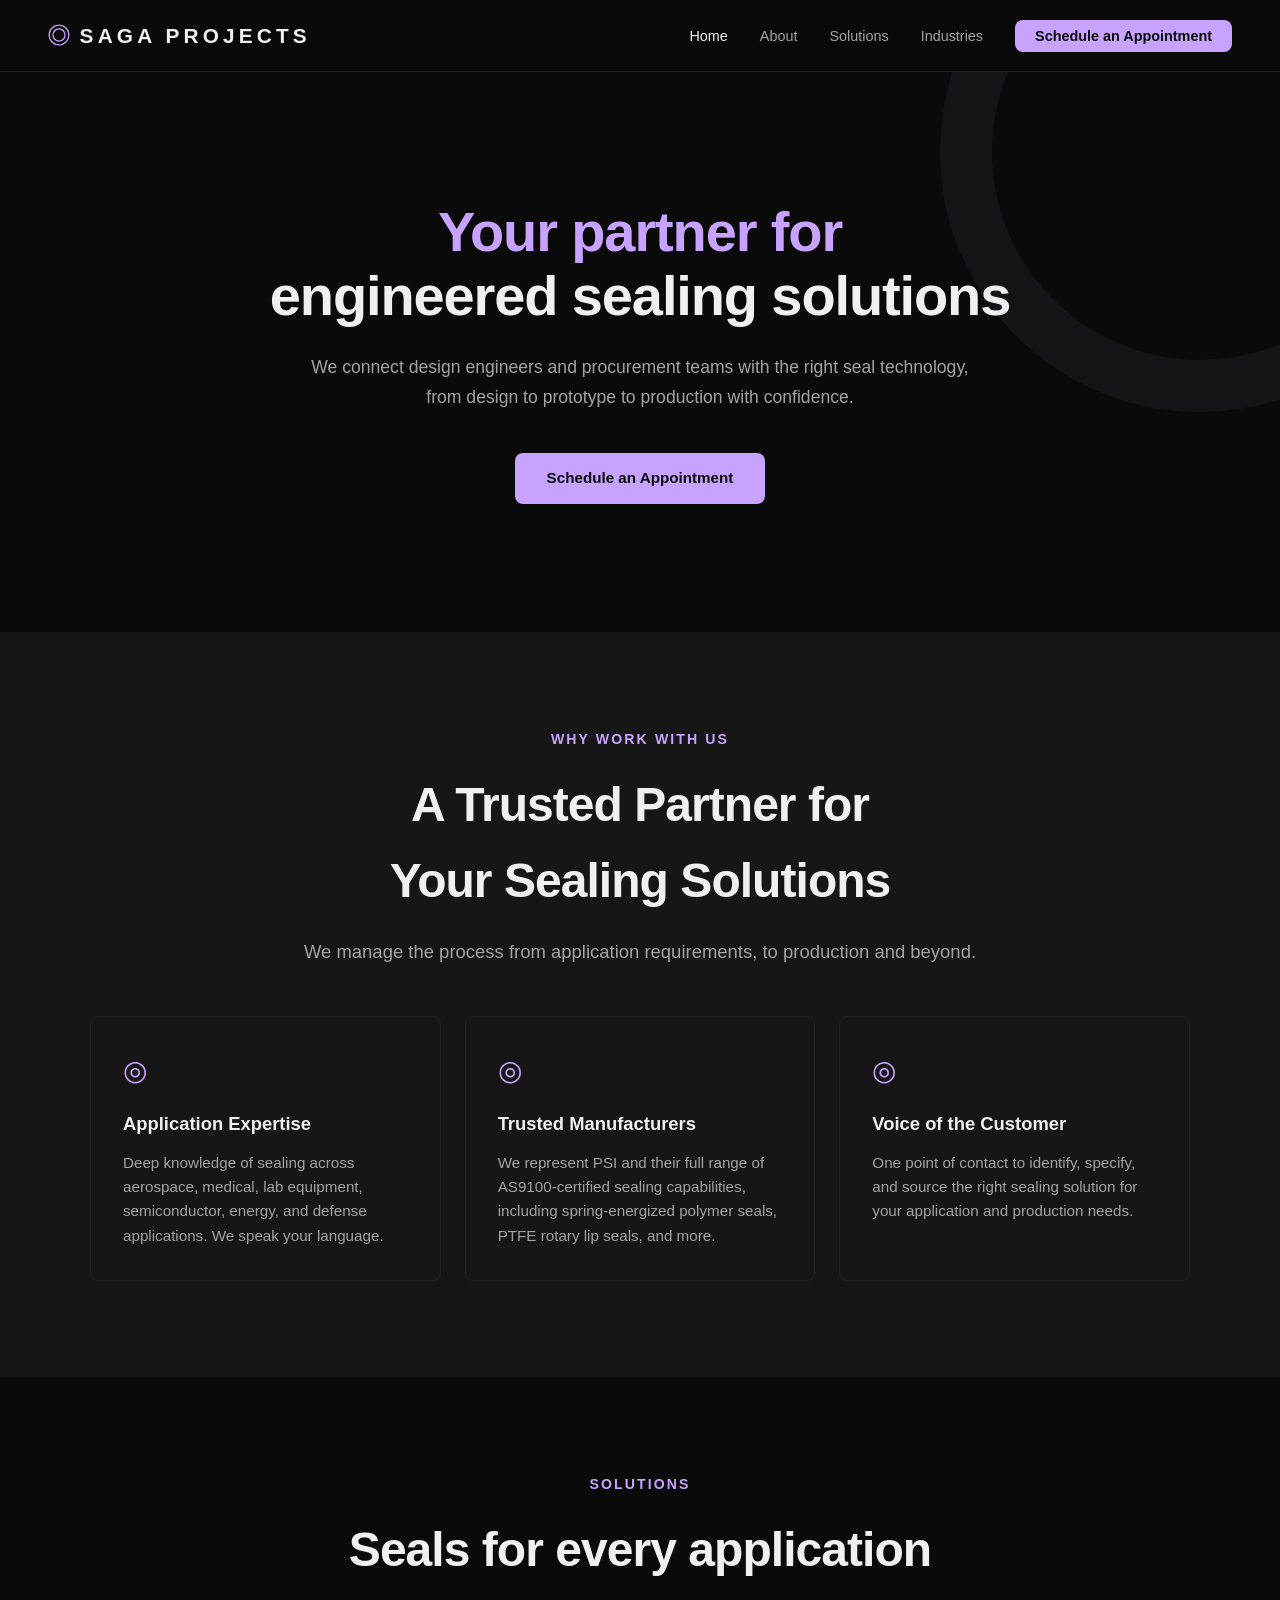
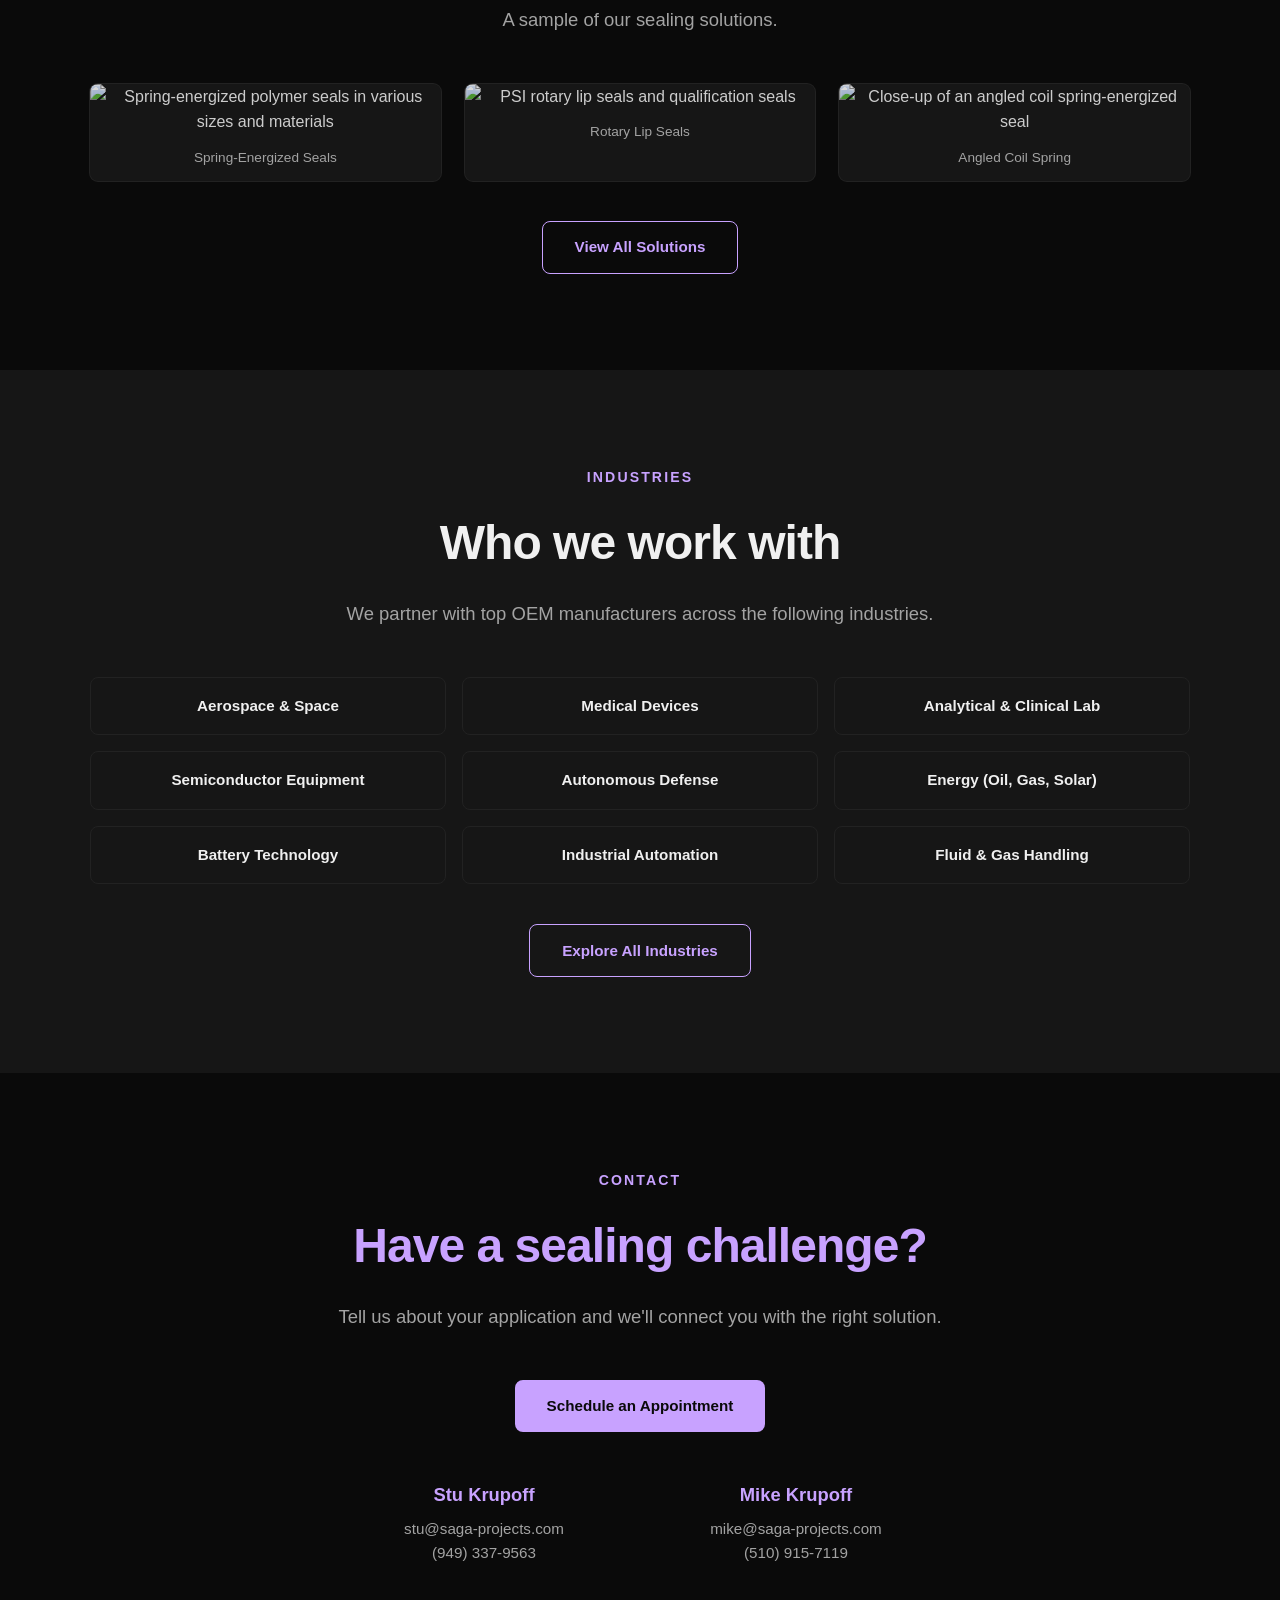
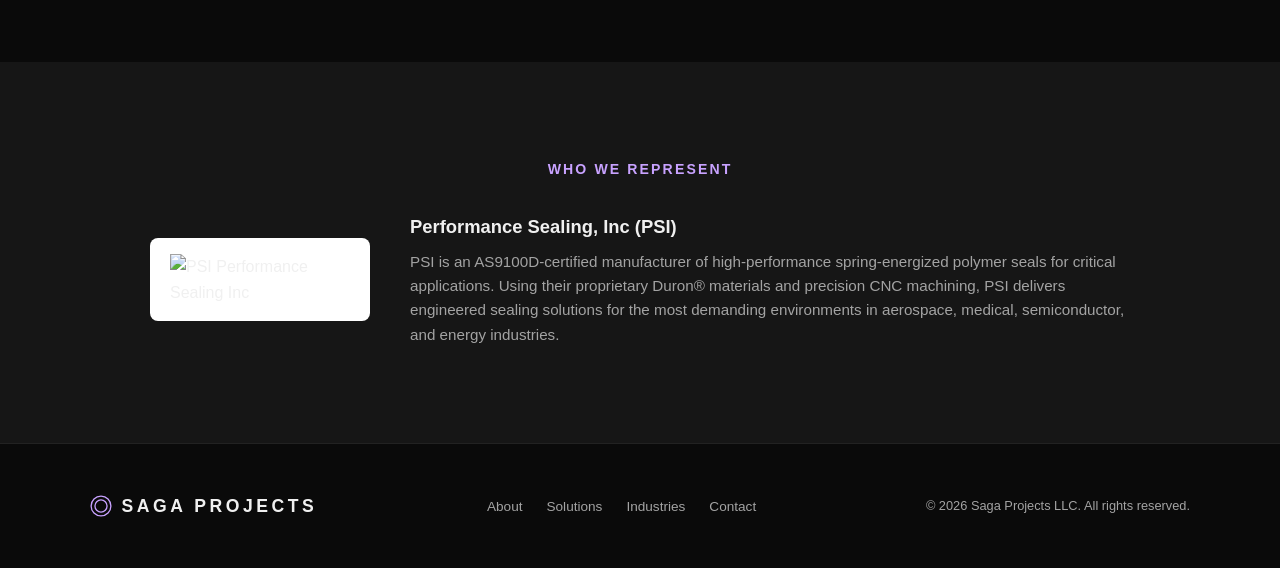
==== commit 958d2ebf: "Update logo mark to two concentric stroke rings Both rings are stroke-only with no fill, matching th" ====
--- a/index.html
+++ b/index.html
@@ -45,7 +45,7 @@
 <body>
   <a href="#main" class="skip-link">Skip to main content</a>
   <nav role="navigation" aria-label="Main navigation">
-    <a href="index.html" class="logo"><svg class="logo__mark" xmlns="http://www.w3.org/2000/svg" viewBox="0 0 20 20" aria-hidden="true"><circle cx="10" cy="10" r="9" fill="none" stroke="currentColor" stroke-width="1.2"/><circle cx="10" cy="10" r="5" fill="currentColor"/></svg>SAGA PROJECTS</a>
+    <a href="index.html" class="logo"><svg class="logo__mark" xmlns="http://www.w3.org/2000/svg" viewBox="0 0 20 20" aria-hidden="true"><circle cx="10" cy="10" r="9" fill="none" stroke="currentColor" stroke-width="1.2"/><circle cx="10" cy="10" r="5.5" fill="none" stroke="currentColor" stroke-width="1.2"/></svg>SAGA PROJECTS</a>
     <button class="nav__toggle" aria-label="Toggle menu" aria-expanded="false">
       <span class="nav__toggle-bar"></span>
       <span class="nav__toggle-bar"></span>
@@ -184,7 +184,7 @@
 
   <footer role="contentinfo">
     <div class="footer__inner">
-      <span class="footer__logo"><svg class="logo__mark" xmlns="http://www.w3.org/2000/svg" viewBox="0 0 20 20" aria-hidden="true"><circle cx="10" cy="10" r="9" fill="none" stroke="currentColor" stroke-width="1.2"/><circle cx="10" cy="10" r="5" fill="currentColor"/></svg>SAGA PROJECTS</span>
+      <span class="footer__logo"><svg class="logo__mark" xmlns="http://www.w3.org/2000/svg" viewBox="0 0 20 20" aria-hidden="true"><circle cx="10" cy="10" r="9" fill="none" stroke="currentColor" stroke-width="1.2"/><circle cx="10" cy="10" r="5.5" fill="none" stroke="currentColor" stroke-width="1.2"/></svg>SAGA PROJECTS</span>
       <ul class="footer__links">
         <li><a href="about.html">About</a></li>
         <li><a href="products.html">Solutions</a></li>
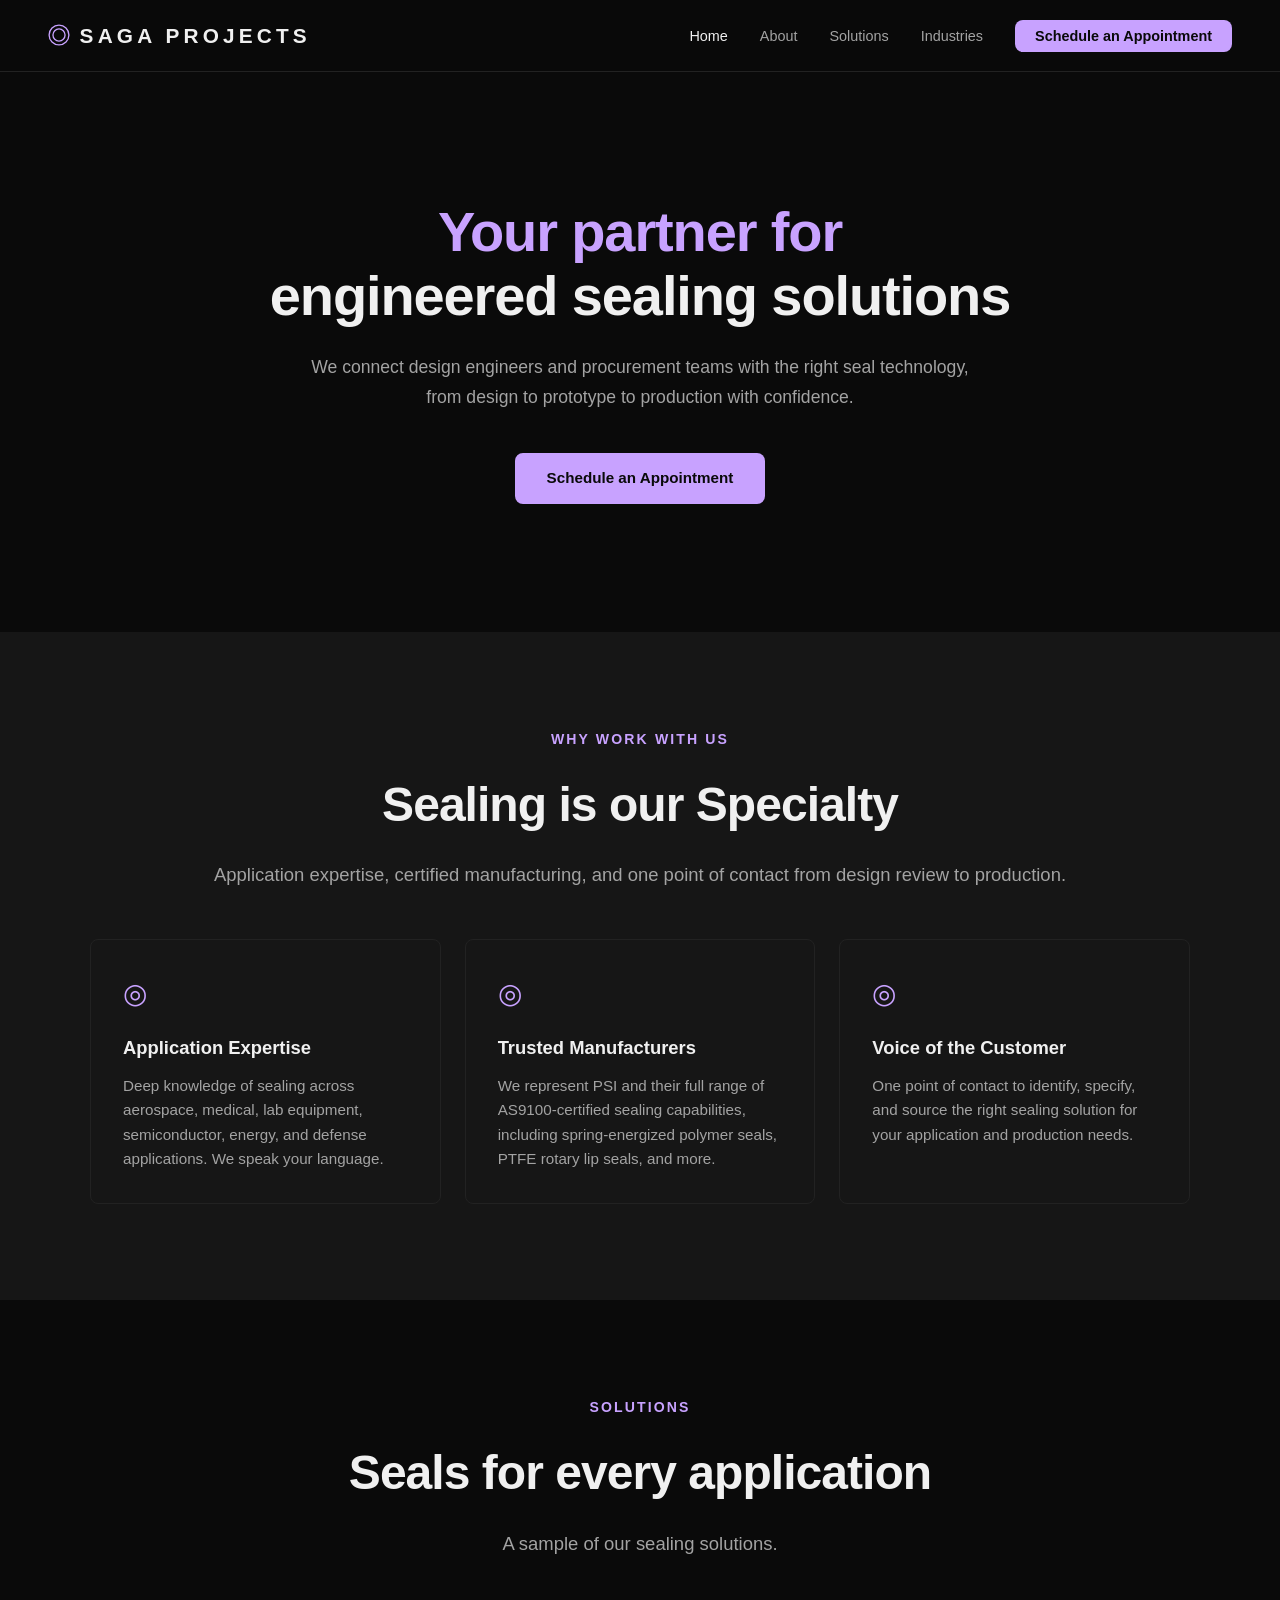
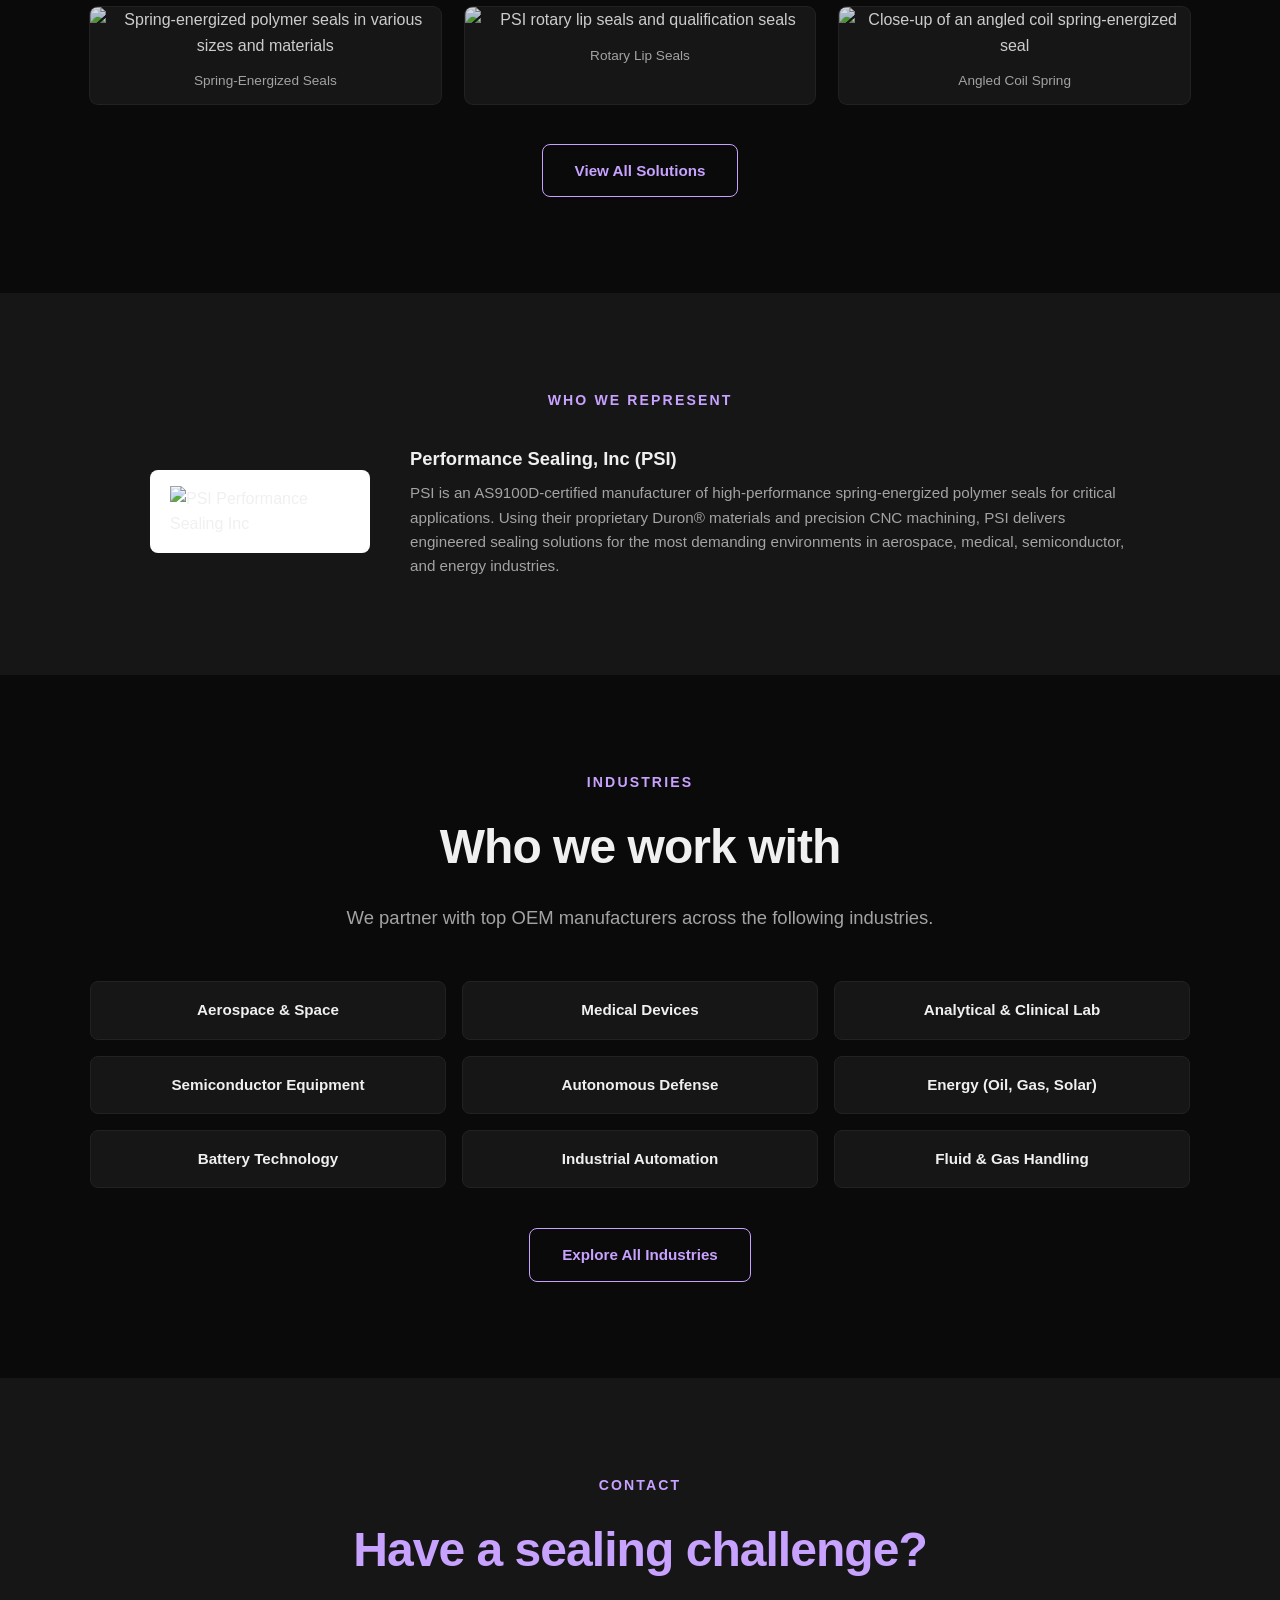
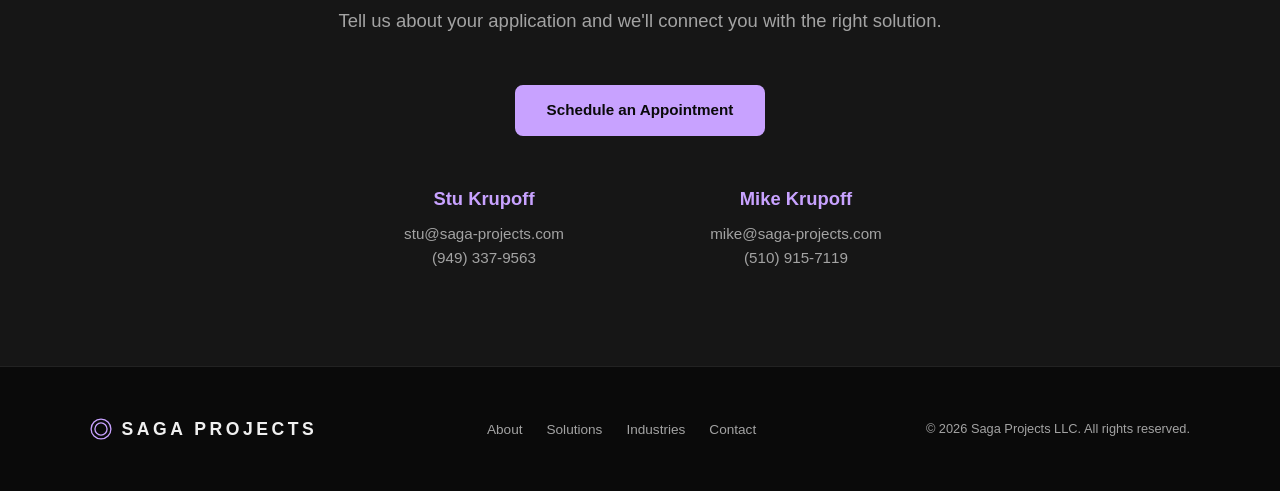
==== commit bfe8e996: "Revise homepage copy and section order - "Why Work With Us" headline changed to "Sealing is our Spec" ====
--- a/index.html
+++ b/index.html
@@ -74,8 +74,8 @@
     <section class="section section--alt">
       <div class="section__inner">
         <span class="section__label">Why Work With Us</span>
-        <h2 class="section__title">A Trusted Partner for<br>Your Sealing Solutions</h2>
-        <p class="section__subtitle">We manage the process from application requirements, to production and beyond.</p>
+        <h2 class="section__title">Sealing is our Specialty</h2>
+        <p class="section__subtitle">Application expertise, certified manufacturing, and one point of contact from design review to production.</p>
         <div class="card-grid">
           <div class="card">
             <div class="card__icon">&#9678;</div>
@@ -122,8 +122,22 @@
       </div>
     </section>
 
+    <!-- Partner Spotlight -->
+    <section class="section section--alt">
+      <div class="section__inner">
+        <span class="section__label">Who We Represent</span>
+        <div class="partner">
+          <div class="partner__logo"><img src="images/psi-logo.png" alt="PSI Performance Sealing Inc"></div>
+          <div class="partner__info">
+            <h3>Performance Sealing, Inc (PSI)</h3>
+            <p>PSI is an AS9100D-certified manufacturer of high-performance spring-energized polymer seals for critical applications. Using their proprietary Duron® materials and precision CNC machining, PSI delivers engineered sealing solutions for the most demanding environments in aerospace, medical, semiconductor, and energy industries.</p>
+          </div>
+        </div>
+      </div>
+    </section>
+
     <!-- Industries Preview -->
-    <section class="section section--alt">
+    <section class="section">
       <div class="section__inner">
         <span class="section__label">Industries</span>
         <h2 class="section__title">Who we work with</h2>
@@ -146,7 +160,7 @@
     </section>
 
     <!-- Contact -->
-    <section class="section contact-section">
+    <section class="section section--alt contact-section">
       <div class="section__inner">
         <span class="section__label">Contact</span>
         <h2 class="section__title">Have a sealing challenge?</h2>
@@ -162,20 +176,6 @@
             <h3>Mike Krupoff</h3>
             <p><a href="mailto:mike@saga-projects.com" class="email-link"><span class="email" aria-label="mike at saga-projects dot com">moc.stcejorp-agas@ekim</span></a></p>
             <p>(510) 915-7119</p>
-          </div>
-        </div>
-      </div>
-    </section>
-
-    <!-- Partner Spotlight -->
-    <section class="section section--alt">
-      <div class="section__inner">
-        <span class="section__label">Who We Represent</span>
-        <div class="partner">
-          <div class="partner__logo"><img src="images/psi-logo.png" alt="PSI Performance Sealing Inc"></div>
-          <div class="partner__info">
-            <h3>Performance Sealing, Inc (PSI)</h3>
-            <p>PSI is an AS9100D-certified manufacturer of high-performance spring-energized polymer seals for critical applications. Using their proprietary Duron® materials and precision CNC machining, PSI delivers engineered sealing solutions for the most demanding environments in aerospace, medical, semiconductor, and energy industries.</p>
           </div>
         </div>
       </div>
--- a/styles.css
+++ b/styles.css
@@ -213,17 +213,6 @@
   overflow: hidden;
 }
 
-.hero::before {
-  content: '';
-  position: absolute;
-  top: -180px;
-  right: -180px;
-  width: 520px;
-  height: 520px;
-  border-radius: 50%;
-  border: 52px solid rgba(200, 162, 255, 0.06);
-  pointer-events: none;
-}
 
 .hero__inner {
   max-width: 900px;
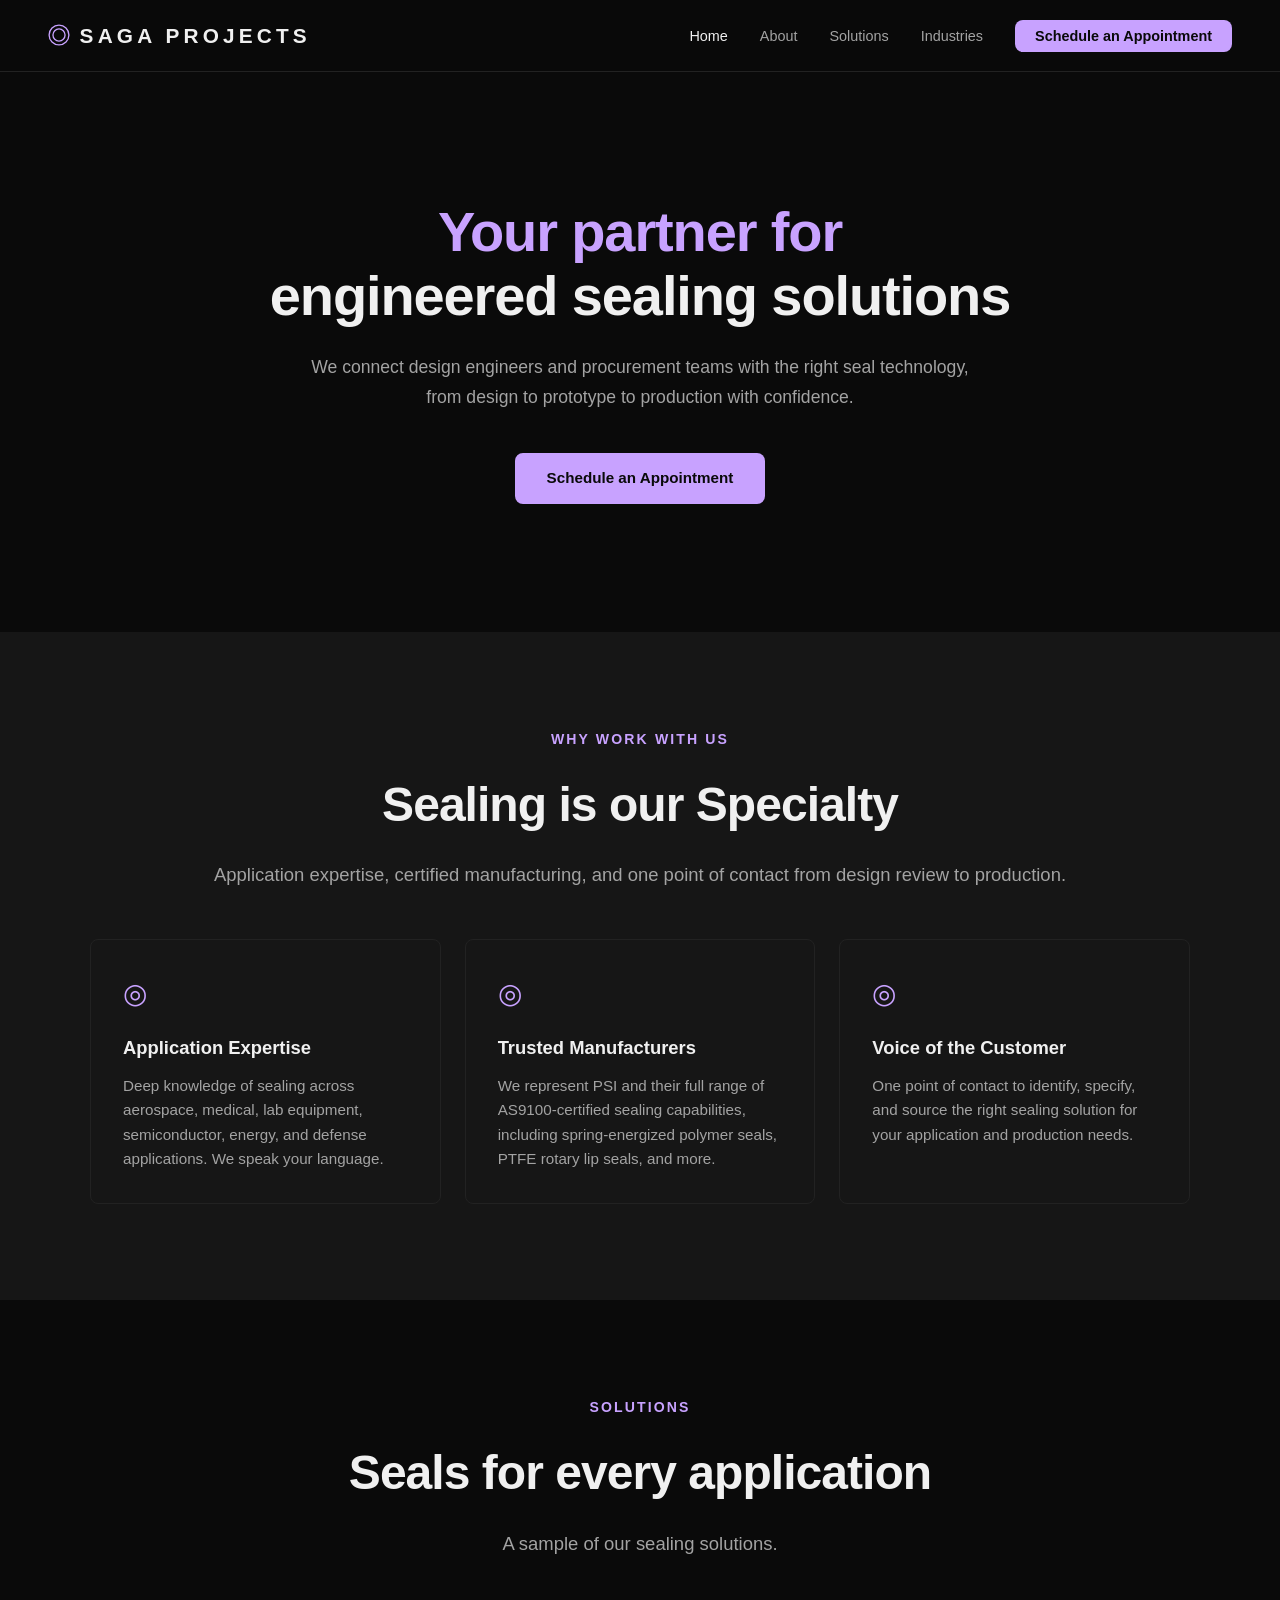
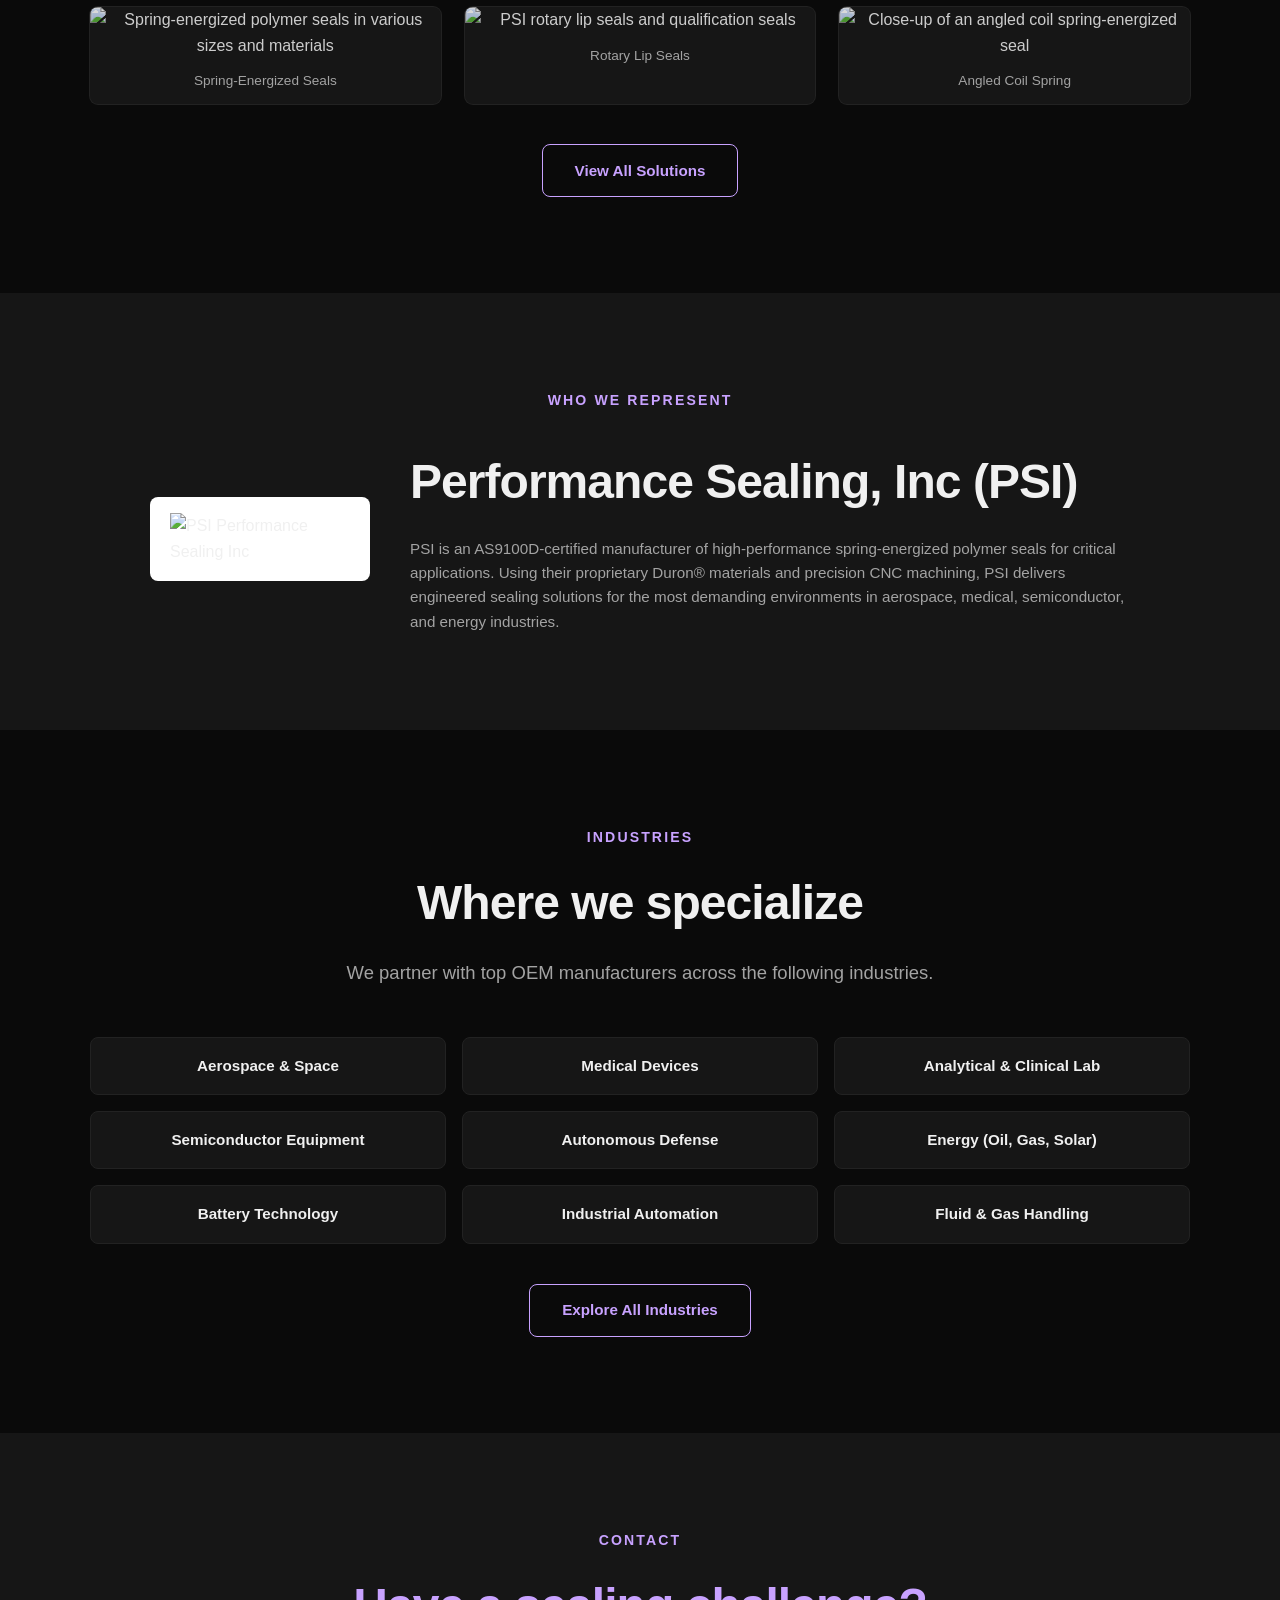
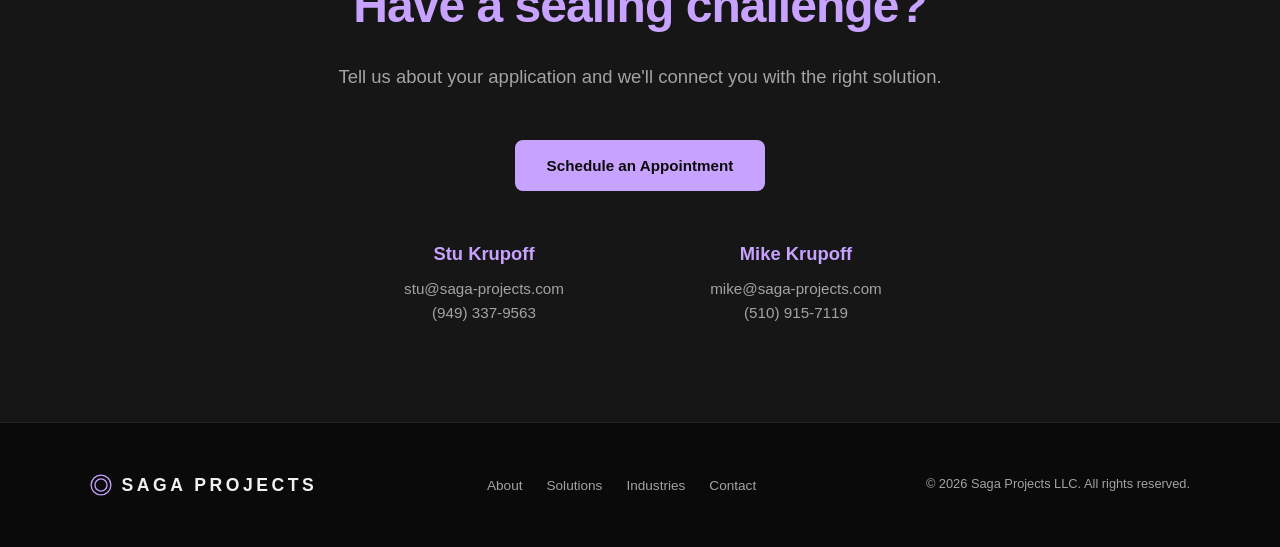
==== commit 693d42bb: "Update homepage section headlines - "Who We Represent" PSI name styled as bold section headline - In" ====
--- a/index.html
+++ b/index.html
@@ -129,7 +129,7 @@
         <div class="partner">
           <div class="partner__logo"><img src="images/psi-logo.png" alt="PSI Performance Sealing Inc"></div>
           <div class="partner__info">
-            <h3>Performance Sealing, Inc (PSI)</h3>
+            <h2 class="section__title">Performance Sealing, Inc (PSI)</h2>
             <p>PSI is an AS9100D-certified manufacturer of high-performance spring-energized polymer seals for critical applications. Using their proprietary Duron® materials and precision CNC machining, PSI delivers engineered sealing solutions for the most demanding environments in aerospace, medical, semiconductor, and energy industries.</p>
           </div>
         </div>
@@ -140,7 +140,7 @@
     <section class="section">
       <div class="section__inner">
         <span class="section__label">Industries</span>
-        <h2 class="section__title">Who we work with</h2>
+        <h2 class="section__title">Where we specialize</h2>
         <p class="section__subtitle">We partner with top OEM manufacturers across the following industries.</p>
         <div class="card-grid card-grid--auto">
           <div class="card"><h3>Aerospace &amp; Space</h3></div>
